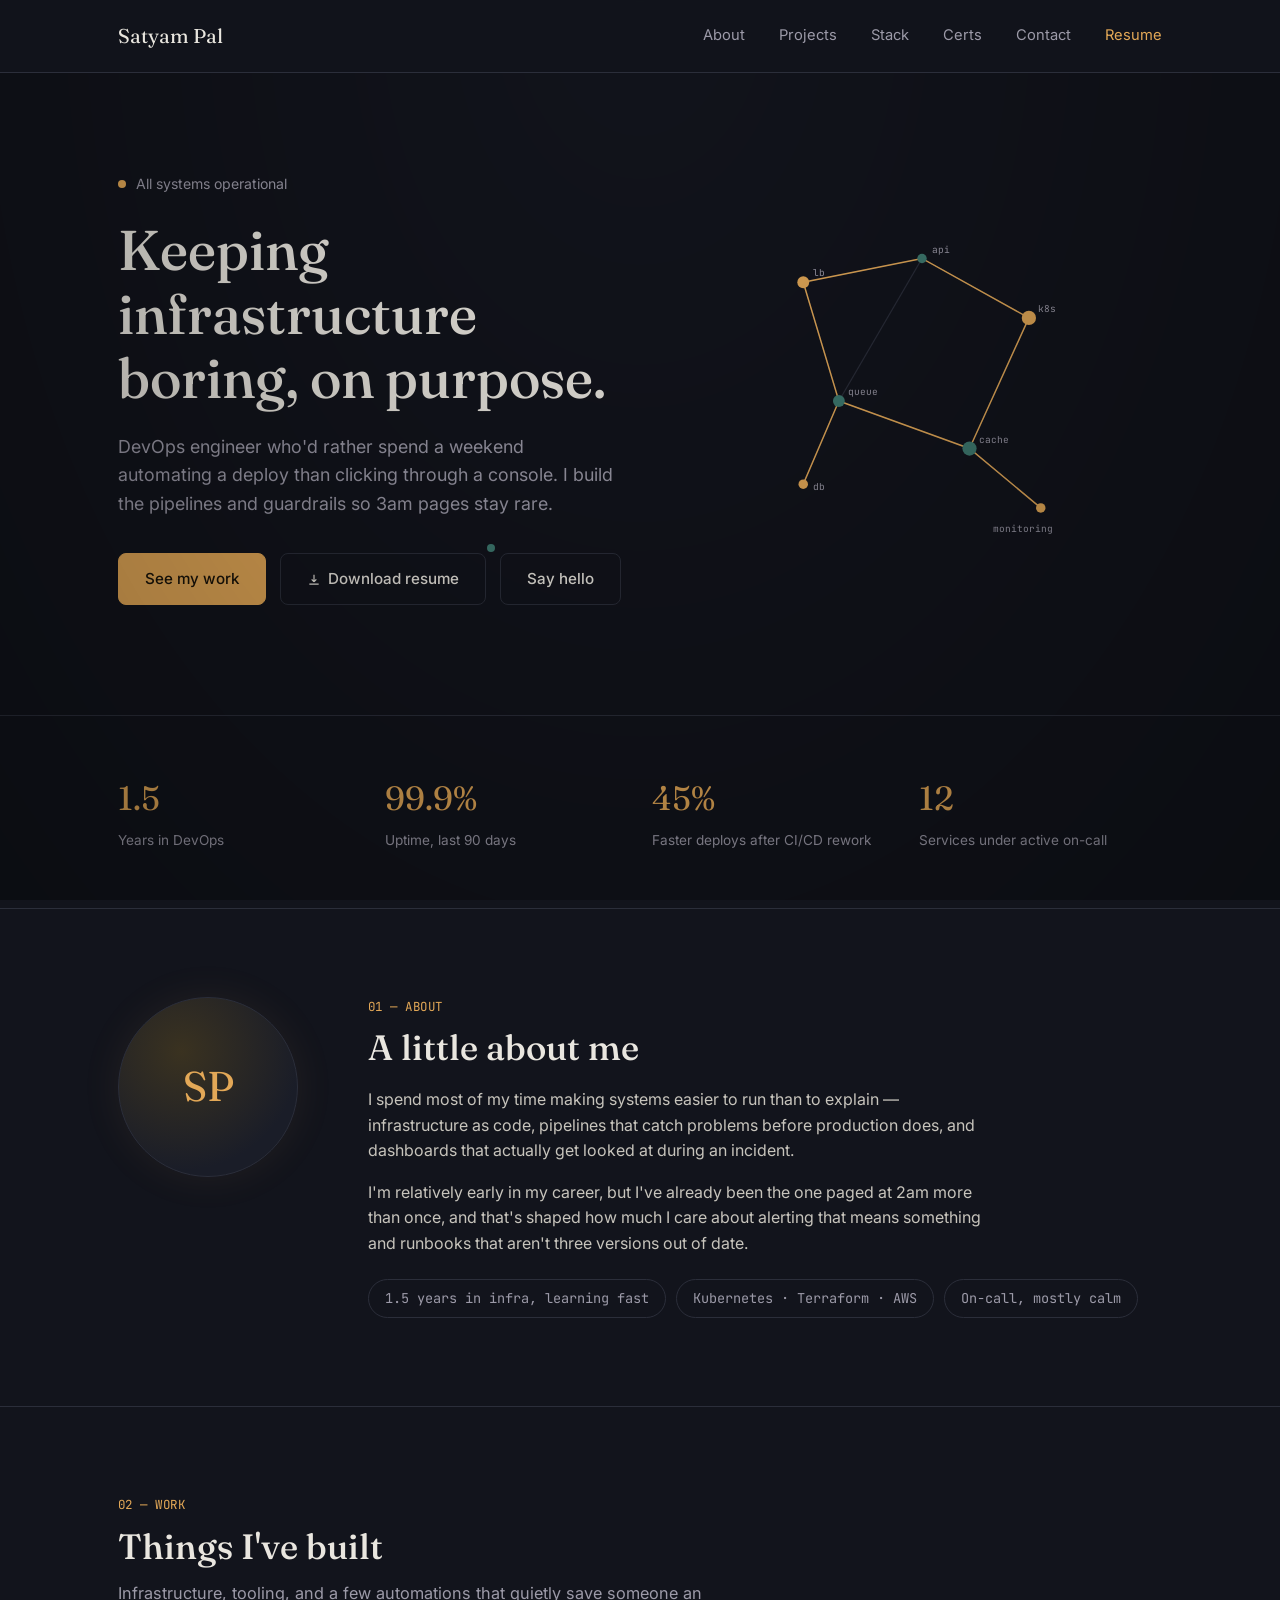
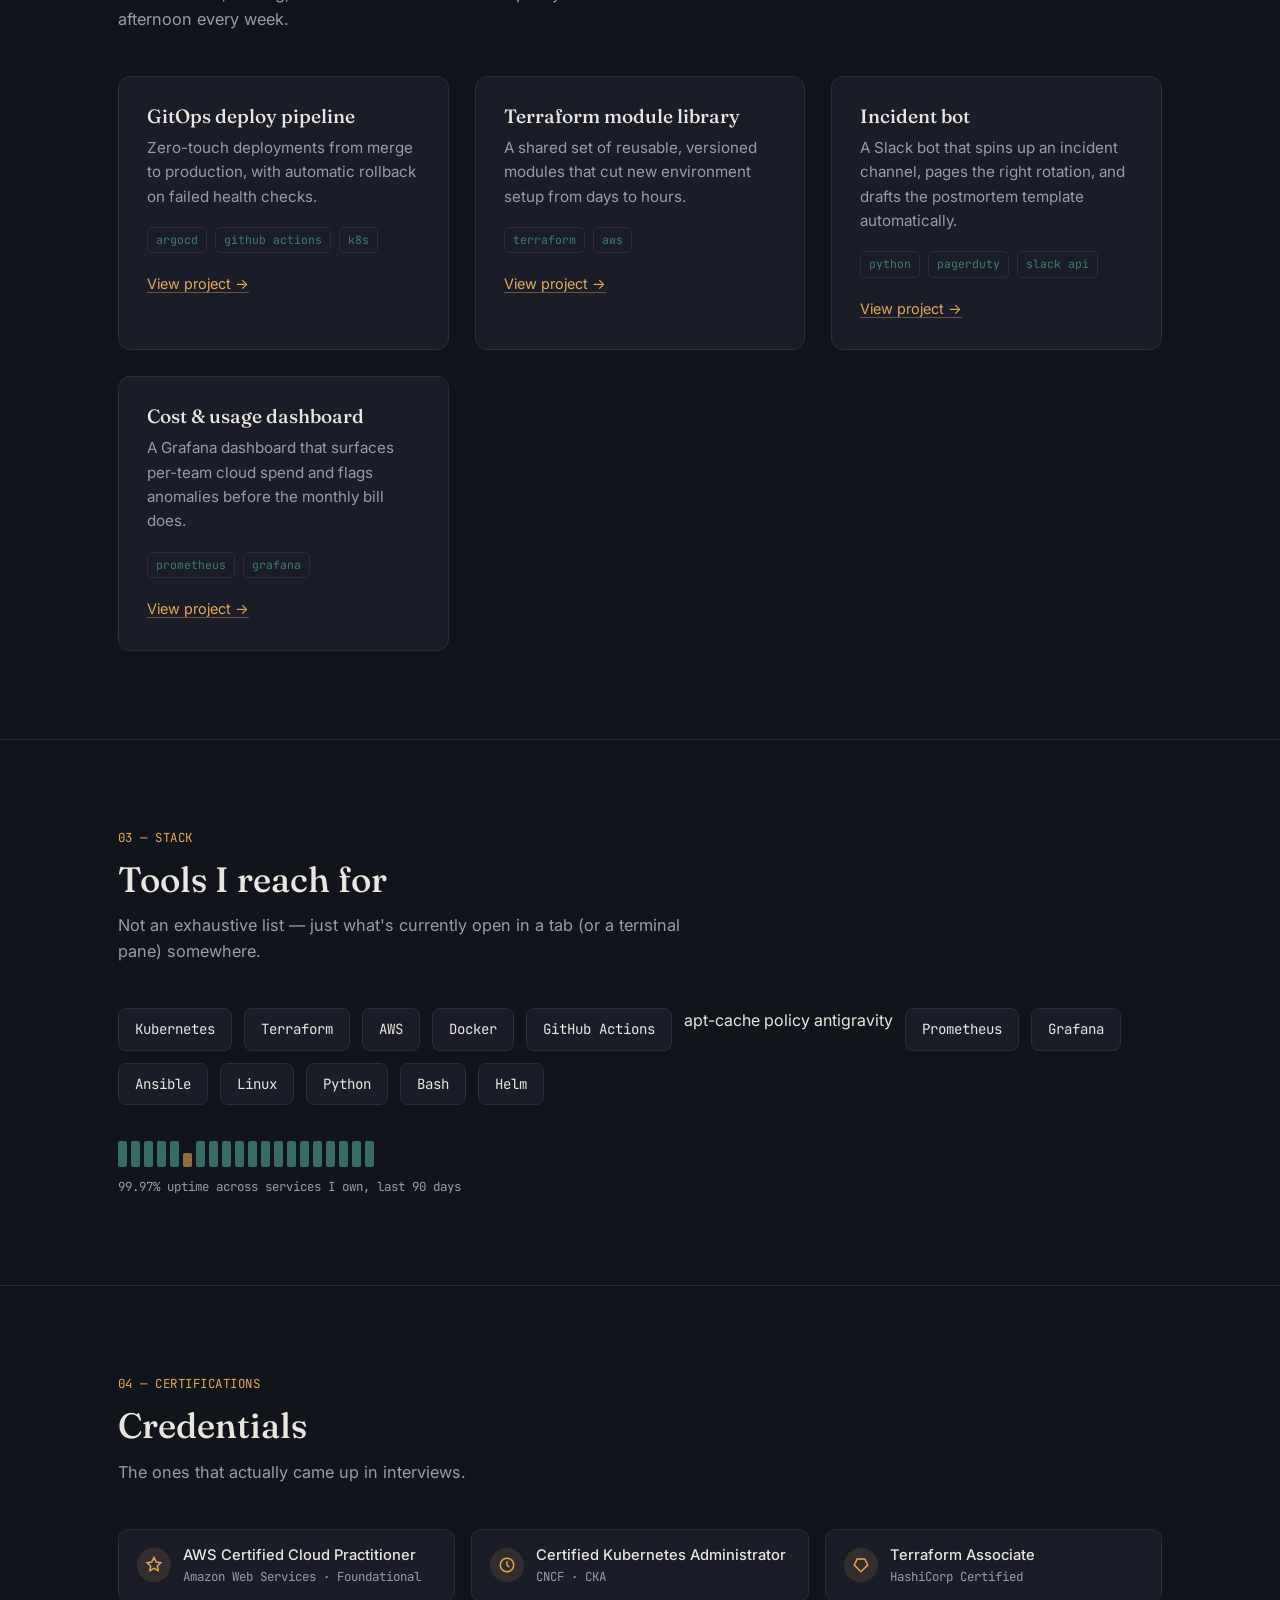
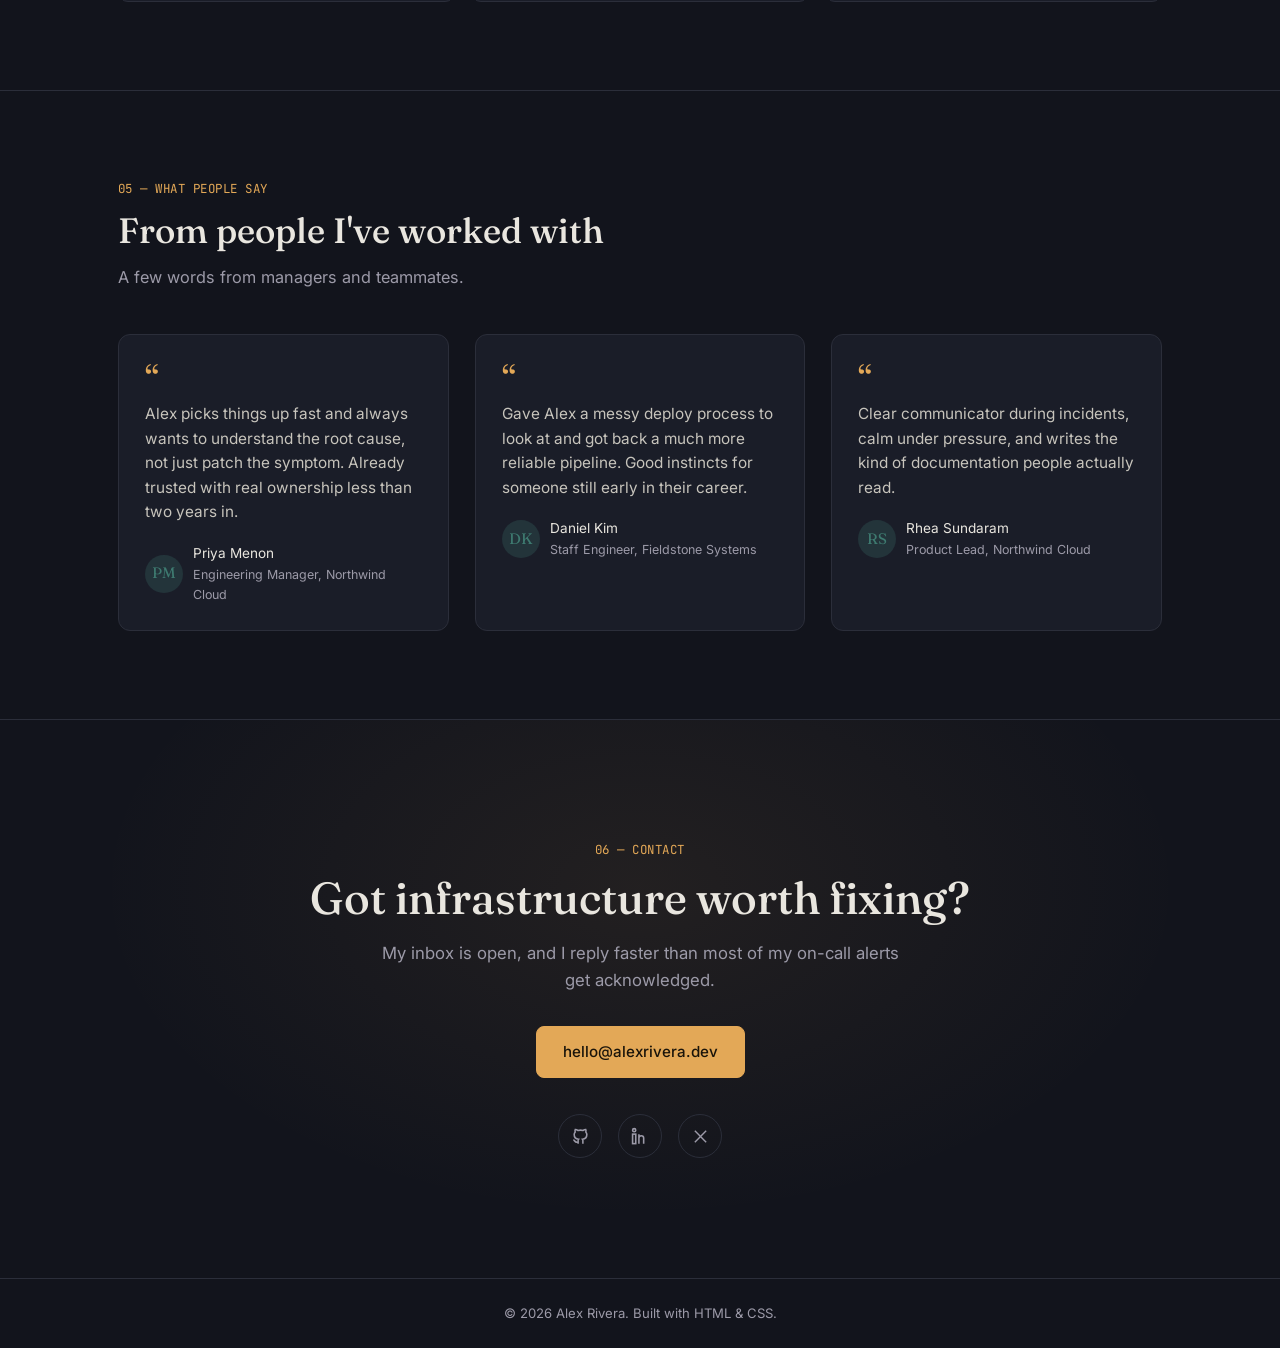
==== index.html @ 125482a0 "Rename to index.html for GitHub Pages" ====
<!DOCTYPE html>
<html lang="en">

<head>
  <meta charset="UTF-8">
  <meta name="viewport" content="width=device-width, initial-scale=1.0">
  <title>Satyam Pal — DevOps Engineer</title>
  <link rel="preconnect" href="https://fonts.googleapis.com">
  <link
    href="https://fonts.googleapis.com/css2?family=Fraunces:opsz,wght@9..144,400;9..144,500;9..144,600&family=Inter:wght@400;500;600&family=JetBrains+Mono:wght@400;500&display=swap"
    rel="stylesheet">
  <link href="style.css" rel="stylesheet">

</head>

<body>

  <header>
    <nav class="wrap">
      <div class="logo">Satyam Pal</div>
      <div class="navlinks">
        <a href="#about">About</a>
        <a href="#projects">Projects</a>

        <a href="#skills">Stack</a>
        <a href="#certs">Certs</a>
        <a href="#contact">Contact</a>
        <a href="resume.pdf" download="Alex-Rivera-Resume.pdf" style="color:var(--amber);">Resume</a>
      </div>
    </nav>
  </header>

  <main>
    <section class="hero">
      <div class="wrap hero-grid">
        <div>
          <div class="eyebrow"><span class="pulse"></span>All systems operational</div>
          <h1>Keeping infrastructure boring, on purpose.</h1>
          <p class="lede">DevOps engineer who'd rather spend a weekend automating a deploy than clicking through a
            console. I build the pipelines and guardrails so 3am pages stay rare.</p>
          <div class="hero-ctas">
            <a href="#projects" class="btn primary">See my work</a>
            <a href="resume.pdf" download="Alex-Rivera-Resume.pdf" class="btn ghost resume-btn">
              <svg width="14" height="14" viewBox="0 0 24 24" fill="none" stroke="currentColor" stroke-width="2">
                <path d="M12 3v12m0 0l-4-4m4 4l4-4M4 19h16" />
              </svg>Download resume
              <span class="nudge"></span>
            </a>
            <a href="#contact" class="btn ghost">Say hello</a>
          </div>
        </div>
        <div class="constellation-wrap">
          <svg class="constellation" viewBox="0 0 320 300" fill="none">
            <line x1="60" y1="60" x2="160" y2="40" />
            <line x1="160" y1="40" x2="250" y2="90" />
            <line x1="60" y1="60" x2="90" y2="160" />
            <line x1="90" y1="160" x2="160" y2="40" />
            <line x1="90" y1="160" x2="60" y2="230" />
            <line x1="90" y1="160" x2="200" y2="200" />
            <line x1="200" y1="200" x2="250" y2="90" />
            <line x1="200" y1="200" x2="260" y2="250" />
            <path class="draw"
              d="M60,60 L160,40 L250,90 M60,60 L90,160 L60,230 M90,160 L200,200 L260,250 M200,200 L250,90" />
            <circle cx="60" cy="60" r="5" />
            <text class="node-label" x="68" y="55">lb</text>
            <circle class="node-alt" cx="160" cy="40" r="4" />
            <text class="node-label" x="168" y="35">api</text>
            <circle cx="250" cy="90" r="6" />
            <text class="node-label" x="258" y="85">k8s</text>
            <circle class="node-alt" cx="90" cy="160" r="5" />
            <text class="node-label" x="98" y="155">queue</text>
            <circle cx="60" cy="230" r="4" />
            <text class="node-label" x="68" y="235">db</text>
            <circle class="node-alt" cx="200" cy="200" r="6" />
            <text class="node-label" x="208" y="195">cache</text>
            <circle cx="260" cy="250" r="4" />
            <text class="node-label" x="220" y="270">monitoring</text>
          </svg>
        </div>
      </div>
    </section>

    <section id="stats">
      <div class="wrap stats-grid">
        <div class="stat">
          <div class="num">1.5</div>
          <div class="label">Years in DevOps</div>
        </div>
        <div class="stat">
          <div class="num">99.9%</div>
          <div class="label">Uptime, last 90 days</div>
        </div>
        <div class="stat">
          <div class="num">45%</div>
          <div class="label">Faster deploys after CI/CD rework</div>
        </div>
        <div class="stat">
          <div class="num">12</div>
          <div class="label">Services under active on-call</div>
        </div>
      </div>
    </section>

    <section id="about">
      <div class="wrap about-grid">
        <div class="avatar">SP</div>
        <div class="about-copy">
          <span class="kicker">01 — ABOUT</span>
          <div class="section-head" style="margin-bottom:18px;">
            <h2>A little about me</h2>
          </div>
          <p>I spend most of my time making systems easier to run than to explain — infrastructure as code, pipelines
            that catch problems before production does, and dashboards that actually get looked at during an incident.
          </p>
          <p>I'm relatively early in my career, but I've already been the one paged at 2am more than once, and that's
            shaped how much I care about alerting that means something and runbooks that aren't three versions out of
            date.</p>
          <div class="fact-row">
            <div class="fact-chip">1.5 years in infra, learning fast</div>
            <div class="fact-chip">Kubernetes · Terraform · AWS</div>
            <div class="fact-chip">On-call, mostly calm</div>
          </div>
        </div>
      </div>
    </section>

    <section id="projects">
      <div class="wrap">
        <span class="kicker">02 — WORK</span>
        <div class="section-head">
          <h2>Things I've built</h2>
          <p>Infrastructure, tooling, and a few automations that quietly save someone an afternoon every week.</p>
        </div>
        <div class="project-grid">
          <div class="card">
            <h3>GitOps deploy pipeline</h3>
            <p>Zero-touch deployments from merge to production, with automatic rollback on failed health checks.</p>
            <div class="tag-row"><span class="tag">argocd</span><span class="tag">github actions</span><span
                class="tag">k8s</span></div>
            <a class="card-link" href="#">View project →</a>
          </div>
          <div class="card">
            <h3>Terraform module library</h3>
            <p>A shared set of reusable, versioned modules that cut new environment setup from days to hours.</p>
            <div class="tag-row"><span class="tag">terraform</span><span class="tag">aws</span></div>
            <a class="card-link" href="#">View project →</a>
          </div>
          <div class="card">
            <h3>Incident bot</h3>
            <p>A Slack bot that spins up an incident channel, pages the right rotation, and drafts the postmortem
              template automatically.</p>
            <div class="tag-row"><span class="tag">python</span><span class="tag">pagerduty</span><span
                class="tag">slack api</span></div>
            <a class="card-link" href="#">View project →</a>
          </div>
          <div class="card">
            <h3>Cost &amp; usage dashboard</h3>
            <p>A Grafana dashboard that surfaces per-team cloud spend and flags anomalies before the monthly bill does.
            </p>
            <div class="tag-row"><span class="tag">prometheus</span><span class="tag">grafana</span></div>
            <a class="card-link" href="#">View project →</a>
          </div>
        </div>
      </div>
    </section>

    <section id="skills">
      <div class="wrap">
        <span class="kicker">03 — STACK</span>
        <div class="section-head">
          <h2>Tools I reach for</h2>
          <p>Not an exhaustive list — just what's currently open in a tab (or a terminal pane) somewhere.</p>
        </div>
        <div class="skill-cloud">
          <span class="skill-pill">Kubernetes</span>
          <span class="skill-pill">Terraform</span>
          <span class="skill-pill">AWS</span>
          <span class="skill-pill">Docker</span>
          <span class="skill-pill">GitHub Actions</span>apt-cache policy antigravity
          <span class="skill-pill">Prometheus</span>
          <span class="skill-pill">Grafana</span>
          <span class="skill-pill">Ansible</span>
          <span class="skill-pill">Linux</span>
          <span class="skill-pill">Python</span>
          <span class="skill-pill">Bash</span>
          <span class="skill-pill">Helm</span>
        </div>
        <div class="uptime-strip" aria-hidden="true">
          <div class="bar"></div>
          <div class="bar"></div>
          <div class="bar"></div>
          <div class="bar"></div>
          <div class="bar"></div>
          <div class="bar low"></div>
          <div class="bar"></div>
          <div class="bar"></div>
          <div class="bar"></div>
          <div class="bar"></div>
          <div class="bar"></div>
          <div class="bar"></div>
          <div class="bar"></div>
          <div class="bar"></div>
          <div class="bar"></div>
          <div class="bar"></div>
          <div class="bar"></div>
          <div class="bar"></div>
          <div class="bar"></div>
          <div class="bar"></div>
        </div>
        <div class="uptime-caption">99.97% uptime across services I own, last 90 days</div>
      </div>
    </section>

    <section id="certs">
      <div class="wrap">
        <span class="kicker">04 — CERTIFICATIONS</span>
        <div class="section-head">
          <h2>Credentials</h2>
          <p>The ones that actually came up in interviews.</p>
        </div>
        <div class="cert-row">
          <div class="cert-badge">
            <div class="icon">
              <svg width="18" height="18" viewBox="0 0 24 24" fill="none" stroke="currentColor" stroke-width="2">
                <path d="M12 2l3 6 6 .9-4.5 4.3 1 6.3-5.5-3-5.5 3 1-6.3L3 8.9 9 8z" />
              </svg>
            </div>
            <div>
              <div class="name">AWS Certified Cloud Practitioner</div>
              <div class="issuer">Amazon Web Services · Foundational</div>
            </div>
          </div>
          <div class="cert-badge">
            <div class="icon">
              <svg width="18" height="18" viewBox="0 0 24 24" fill="none" stroke="currentColor" stroke-width="2">
                <circle cx="12" cy="12" r="9" />
                <path d="M12 7v5l3 3" />
              </svg>
            </div>
            <div>
              <div class="name">Certified Kubernetes Administrator</div>
              <div class="issuer">CNCF · CKA</div>
            </div>
          </div>
          <div class="cert-badge">
            <div class="icon">
              <svg width="18" height="18" viewBox="0 0 24 24" fill="none" stroke="currentColor" stroke-width="2">
                <path d="M3 12l4-8h10l4 8-9 9-9-9z" />
              </svg>
            </div>
            <div>
              <div class="name">Terraform Associate</div>
              <div class="issuer">HashiCorp Certified</div>
            </div>
          </div>
        </div>
      </div>
    </section>

    <section id="testimonials">
      <div class="wrap">
        <span class="kicker">05 — WHAT PEOPLE SAY</span>
        <div class="section-head">
          <h2>From people I've worked with</h2>
          <p>A few words from managers and teammates.</p>
        </div>
        <div class="testimonial-grid">
          <div class="testimonial">
            <span class="quote-mark">&ldquo;</span>
            <p class="quote">Alex picks things up fast and always wants to understand the root cause, not just patch the
              symptom. Already trusted with real ownership less than two years in.</p>
            <div class="attribution">
              <div class="initials">PM</div>
              <div class="who">Priya Menon<span class="role">Engineering Manager, Northwind Cloud</span></div>
            </div>
          </div>
          <div class="testimonial">
            <span class="quote-mark">&ldquo;</span>
            <p class="quote">Gave Alex a messy deploy process to look at and got back a much more reliable pipeline.
              Good instincts for someone still early in their career.</p>
            <div class="attribution">
              <div class="initials">DK</div>
              <div class="who">Daniel Kim<span class="role">Staff Engineer, Fieldstone Systems</span></div>
            </div>
          </div>
          <div class="testimonial">
            <span class="quote-mark">&ldquo;</span>
            <p class="quote">Clear communicator during incidents, calm under pressure, and writes the kind of
              documentation people actually read.</p>
            <div class="attribution">
              <div class="initials">RS</div>
              <div class="who">Rhea Sundaram<span class="role">Product Lead, Northwind Cloud</span></div>
            </div>
          </div>
        </div>
      </div>
    </section>
  </main>

  <section id="contact">
    <div class="wrap">
      <span class="kicker">06 — CONTACT</span>
      <h2>Got infrastructure worth fixing?</h2>
      <p>My inbox is open, and I reply faster than most of my on-call alerts get acknowledged.</p>
      <a class="btn primary" href="mailto:hello@alexrivera.dev">hello@alexrivera.dev</a>
      <div class="social-row">
        <a href="#" aria-label="GitHub">
          <svg width="19" height="19" viewBox="0 0 24 24" fill="none" stroke="currentColor" stroke-width="2">
            <path
              d="M9 19c-4.3 1.4-4.3-2.5-6-3m12 5v-3.5c0-1 .1-1.4-.5-2 2.8-.3 5.5-1.4 5.5-6a4.6 4.6 0 0 0-1.3-3.2 4.2 4.2 0 0 0-.1-3.2s-1.1-.3-3.5 1.3a12.3 12.3 0 0 0-6.2 0C6.5 2.8 5.4 3.1 5.4 3.1a4.2 4.2 0 0 0-.1 3.2A4.6 4.6 0 0 0 4 9.5c0 4.6 2.7 5.7 5.5 6-.6.6-.6 1.2-.5 2V21" />
          </svg>
        </a>
        <a href="#" aria-label="LinkedIn">
          <svg width="19" height="19" viewBox="0 0 24 24" fill="none" stroke="currentColor" stroke-width="2">
            <rect x="2" y="9" width="4" height="12" />
            <circle cx="4" cy="4" r="2" />
            <path d="M10 21v-7a3 3 0 0 1 6 0v7M10 9v12" />
          </svg>
        </a>
        <a href="#" aria-label="Twitter/X">
          <svg width="17" height="17" viewBox="0 0 24 24" fill="none" stroke="currentColor" stroke-width="2">
            <path d="M4 4l16 16M20 4L4 20" />
          </svg>
        </a>
      </div>
    </div>
  </section>

  <footer>© 2026 Alex Rivera. Built with HTML &amp; CSS.</footer>

</body>

</html>
---- style.css ----
:root {
        --bg: #12141C;
        --bg-panel: #1A1D28;
        --ink: #E9E6DF;
        --muted: #9C9AA8;
        --amber: #E3A857;
        --teal: #3E7A70;
        --line: #2B2E3A;
    }

    * {
        margin: 0;
        padding: 0;
        box-sizing: border-box;
    }

    html {
        scroll-behavior: smooth;
    }

    body {
        background: var(--bg);
        color: var(--ink);
        font-family: 'Inter', sans-serif;
        line-height: 1.6;
        overflow-x: hidden;
    }

    h1,
    h2,
    h3 {
        font-family: 'Fraunces', serif;
        font-weight: 500;
        line-height: 1.15;
    }

    a {
        color: inherit;
        text-decoration: none;
    }

    .wrap {
        max-width: 1100px;
        margin: 0 auto;
        padding: 0 28px;
    }

    a:focus-visible,
    button:focus-visible {
        outline: 2px solid var(--amber);
        outline-offset: 3px;
    }

    @media (prefers-reduced-motion: reduce) {
        * {
            animation: none !important;
            transition: none !important;
        }
    }

    body::before {
        content: "";
        position: fixed;
        inset: 0;
        pointer-events: none;
        z-index: 1;
        background: radial-gradient(ellipse at 50% 0%, rgba(0, 0, 0, 0) 0%, rgba(0, 0, 0, 0.35) 100%);
    }

    header {
        position: sticky;
        top: 0;
        z-index: 50;
        background: rgba(18, 20, 28, 0.9);
        backdrop-filter: blur(6px);
        border-bottom: 1px solid var(--line);
    }

    nav.wrap {
        display: flex;
        align-items: center;
        justify-content: space-between;
        padding: 20px 28px;
    }

    .logo {
        font-family: 'Fraunces', serif;
        font-size: 1.25rem;
    }

    .logo .dot {
        color: var(--amber);
    }

    .navlinks {
        display: flex;
        gap: 34px;
        font-size: 0.92rem;
        color: var(--muted);
    }

    .navlinks a {
        transition: color .2s ease;
    }

    .navlinks a:hover {
        color: var(--ink);
    }

    @media (max-width:640px) {
        .navlinks {
            gap: 18px;
            font-size: 0.82rem;
        }
    }

    .hero {
        padding: 100px 0 110px;
        position: relative;
    }

    .hero-grid {
        display: grid;
        grid-template-columns: 1.05fr 1fr;
        gap: 60px;
        align-items: center;
    }

    @media (max-width:880px) {
        .hero-grid {
            grid-template-columns: 1fr;
        }
    }

    .eyebrow {
        display: flex;
        align-items: center;
        gap: 10px;
        font-size: 0.88rem;
        color: var(--muted);
        margin-bottom: 22px;
    }

    .eyebrow .pulse {
        width: 8px;
        height: 8px;
        border-radius: 50%;
        background: var(--amber);
        box-shadow: 0 0 0 0 rgba(227, 168, 87, 0.6);
        animation: pulse 2.4s ease-out infinite;
    }

    @keyframes pulse {
        0% {
            box-shadow: 0 0 0 0 rgba(227, 168, 87, 0.5);
        }

        70% {
            box-shadow: 0 0 0 9px rgba(227, 168, 87, 0);
        }

        100% {
            box-shadow: 0 0 0 0 rgba(227, 168, 87, 0);
        }
    }

    .hero h1 {
        font-size: clamp(2.4rem, 5vw, 3.5rem);
        margin-bottom: 22px;
        max-width: 15ch;
    }

    .hero p.lede {
        font-size: 1.12rem;
        max-width: 46ch;
        color: var(--muted);
        margin-bottom: 34px;
    }

    .hero-ctas {
        display: flex;
        gap: 14px;
        flex-wrap: wrap;
    }

    .btn {
        display: inline-block;
        padding: 13px 26px;
        border-radius: 8px;
        font-weight: 500;
        font-family: 'Inter', sans-serif;
        font-size: 0.95rem;
        border: 1px solid var(--line);
        transition: border-color .2s ease, background .2s ease, box-shadow .2s ease;
    }

    .btn.primary {
        background: var(--amber);
        color: #1A140A;
        border-color: var(--amber);
    }

    .btn.primary:hover {
        box-shadow: 0 0 22px rgba(227, 168, 87, 0.35);
    }

    .btn.ghost {
        color: var(--ink);
    }

    .btn.ghost:hover {
        border-color: var(--muted);
    }

    .btn svg {
        vertical-align: -3px;
        margin-right: 7px;
    }

    .resume-btn {
        position: relative;
    }

    .resume-btn .nudge {
        position: absolute;
        top: -10px;
        right: -10px;
        width: 8px;
        height: 8px;
        border-radius: 50%;
        background: var(--teal);
    }

    .constellation-wrap {
        display: flex;
        justify-content: center;
    }

    .constellation {
        width: 100%;
        max-width: 380px;
    }

    .constellation circle {
        fill: var(--amber);
    }

    .constellation .node-alt {
        fill: var(--teal);
    }

    .constellation line {
        stroke: var(--line);
        stroke-width: 1;
    }

    .constellation .draw {
        stroke: var(--amber);
        stroke-width: 1.2;
        fill: none;
        stroke-dasharray: 600;
        stroke-dashoffset: 600;
        animation: draw 2.4s ease forwards 0.3s;
    }

    @keyframes draw {
        to {
            stroke-dashoffset: 0;
        }
    }

    .constellation .node-label {
        font-family: 'JetBrains Mono', monospace;
        font-size: 8px;
        fill: var(--muted);
    }

    section {
        padding: 88px 0;
    }

    .section-head {
        margin-bottom: 44px;
        max-width: 60ch;
    }

    .kicker {
        font-family: 'JetBrains Mono', monospace;
        font-size: 0.78rem;
        color: var(--amber);
        letter-spacing: 0.04em;
        margin-bottom: 12px;
        display: block;
    }

    .section-head h2 {
        font-size: clamp(1.7rem, 3.2vw, 2.2rem);
        margin-bottom: 12px;
    }

    .section-head p {
        color: var(--muted);
        font-size: 1.02rem;
    }

    #about {
        border-top: 1px solid var(--line);
    }

    .about-grid {
        display: grid;
        grid-template-columns: 200px 1fr;
        gap: 50px;
        align-items: start;
    }

    @media (max-width:700px) {
        .about-grid {
            grid-template-columns: 1fr;
        }
    }

    .avatar {
        width: 180px;
        height: 180px;
        border-radius: 50%;
        background: radial-gradient(circle at 35% 30%, #3a3220, var(--bg-panel) 70%);
        border: 1px solid var(--line);
        display: flex;
        align-items: center;
        justify-content: center;
        font-family: 'Fraunces', serif;
        font-size: 2.6rem;
        color: var(--amber);
        box-shadow: 0 0 40px rgba(227, 168, 87, 0.08);
    }

    .about-copy p {
        margin-bottom: 16px;
        max-width: 62ch;
        color: #C7C4BC;
    }

    .fact-row {
        display: flex;
        flex-wrap: wrap;
        gap: 10px;
        margin-top: 22px;
    }

    .fact-chip {
        border: 1px solid var(--line);
        border-radius: 999px;
        padding: 8px 16px;
        font-size: 0.85rem;
        color: var(--muted);
        font-family: 'JetBrains Mono', monospace;
    }

    #projects {
        border-top: 1px solid var(--line);
    }

    .project-grid {
        display: grid;
        grid-template-columns: repeat(auto-fit, minmax(280px, 1fr));
        gap: 26px;
    }

    .card {
        background: var(--bg-panel);
        border: 1px solid var(--line);
        border-radius: 12px;
        padding: 28px;
        transition: border-color .25s ease, box-shadow .25s ease, transform .25s ease;
    }

    .card:hover {
        border-color: rgba(227, 168, 87, 0.4);
        box-shadow: 0 0 30px rgba(227, 168, 87, 0.08);
        transform: translateY(-3px);
    }

    .card h3 {
        font-size: 1.2rem;
        margin-bottom: 9px;
        color: var(--ink);
    }

    .card p {
        color: var(--muted);
        font-size: 0.95rem;
        margin-bottom: 18px;
    }

    .tag-row {
        display: flex;
        flex-wrap: wrap;
        gap: 8px;
        margin-bottom: 18px;
    }

    .tag {
        font-family: 'JetBrains Mono', monospace;
        font-size: 0.72rem;
        color: var(--teal);
        border: 1px solid var(--line);
        border-radius: 5px;
        padding: 3px 8px;
    }

    .card a.card-link {
        font-size: 0.9rem;
        color: var(--amber);
        border-bottom: 1px solid rgba(227, 168, 87, 0.4);
    }

    #skills {
        border-top: 1px solid var(--line);
    }

    .skill-cloud {
        display: flex;
        flex-wrap: wrap;
        gap: 12px;
    }

    .skill-pill {
        font-family: 'JetBrains Mono', monospace;
        font-size: 0.88rem;
        color: var(--ink);
        border: 1px solid var(--line);
        border-radius: 8px;
        padding: 9px 16px;
        background: var(--bg-panel);
    }

    /* uptime strip */
    .uptime-strip {
        display: flex;
        gap: 4px;
        margin-top: 36px;
        flex-wrap: wrap;
    }

    .uptime-strip .bar {
        width: 9px;
        height: 26px;
        border-radius: 2px;
        background: var(--teal);
        opacity: 0.85;
    }

    .uptime-strip .bar.low {
        background: var(--amber);
        opacity: 0.6;
        height: 14px;
        align-self: flex-end;
    }

    .uptime-caption {
        font-family: 'JetBrains Mono', monospace;
        font-size: 0.78rem;
        color: var(--muted);
        margin-top: 10px;
    }

    /* STATS STRIP */
    #stats {
        border-top: 1px solid var(--line);
        padding: 56px 0;
    }

    .stats-grid {
        display: grid;
        grid-template-columns: repeat(4, 1fr);
        gap: 24px;
    }

    @media (max-width:760px) {
        .stats-grid {
            grid-template-columns: repeat(2, 1fr);
        }
    }

    .stat {
        text-align: left;
    }

    .stat .num {
        font-family: 'Fraunces', serif;
        font-size: 2.1rem;
        color: var(--amber);
    }

    .stat .label {
        font-size: 0.85rem;
        color: var(--muted);
        margin-top: 4px;
    }

    /* CERTIFICATIONS */
    #certs {
        border-top: 1px solid var(--line);
    }

    .cert-row {
        display: flex;
        flex-wrap: wrap;
        gap: 16px;
    }

    .cert-badge {
        display: flex;
        align-items: center;
        gap: 12px;
        border: 1px solid var(--line);
        border-radius: 10px;
        padding: 14px 18px;
        background: var(--bg-panel);
        min-width: 230px;
        flex: 1;
    }

    .cert-badge .icon {
        width: 34px;
        height: 34px;
        border-radius: 50%;
        background: rgba(227, 168, 87, 0.12);
        display: flex;
        align-items: center;
        justify-content: center;
        flex-shrink: 0;
        color: var(--amber);
    }

    .cert-badge .name {
        font-size: 0.92rem;
        color: var(--ink);
        font-weight: 500;
    }

    .cert-badge .issuer {
        font-size: 0.78rem;
        color: var(--muted);
        font-family: 'JetBrains Mono', monospace;
    }

    /* TESTIMONIALS */
    #testimonials {
        border-top: 1px solid var(--line);
    }

    .testimonial-grid {
        display: grid;
        grid-template-columns: repeat(auto-fit, minmax(280px, 1fr));
        gap: 26px;
    }

    .testimonial {
        background: var(--bg-panel);
        border: 1px solid var(--line);
        border-radius: 12px;
        padding: 26px;
    }

    .testimonial .quote-mark {
        font-family: 'Fraunces', serif;
        font-size: 2.2rem;
        color: var(--amber);
        line-height: 1;
        display: block;
        margin-bottom: 6px;
    }

    .testimonial p.quote {
        color: #C7C4BC;
        font-size: 0.96rem;
        margin-bottom: 18px;
    }

    .testimonial .attribution {
        display: flex;
        align-items: center;
        gap: 10px;
    }

    .testimonial .initials {
        width: 38px;
        height: 38px;
        border-radius: 50%;
        background: rgba(62, 122, 112, 0.25);
        color: var(--teal);
        display: flex;
        align-items: center;
        justify-content: center;
        font-family: 'Fraunces', serif;
        font-size: 0.95rem;
    }

    .testimonial .who {
        font-size: 0.85rem;
    }

    .testimonial .who .role {
        color: var(--muted);
        display: block;
        font-size: 0.78rem;
    }

    #contact {
        position: relative;
        text-align: center;
        padding: 120px 0;
        border-top: 1px solid var(--line);
        background: radial-gradient(ellipse at 50% 30%, rgba(227, 168, 87, 0.08), transparent 60%);
    }

    #contact h2 {
        font-size: clamp(2rem, 5vw, 2.8rem);
        margin-bottom: 16px;
    }

    #contact p {
        color: var(--muted);
        margin-bottom: 32px;
        font-size: 1.05rem;
        max-width: 48ch;
        margin-left: auto;
        margin-right: auto;
    }

    .social-row {
        display: flex;
        justify-content: center;
        gap: 16px;
        margin-top: 36px;
    }

    .social-row a {
        width: 44px;
        height: 44px;
        border-radius: 50%;
        border: 1px solid var(--line);
        display: flex;
        align-items: center;
        justify-content: center;
        color: var(--muted);
        transition: border-color .2s ease, color .2s ease;
    }

    .social-row a:hover {
        border-color: var(--amber);
        color: var(--amber);
    }

    footer {
        border-top: 1px solid var(--line);
        text-align: center;
        padding: 24px 0;
        font-size: 0.82rem;
        color: var(--muted);
    }
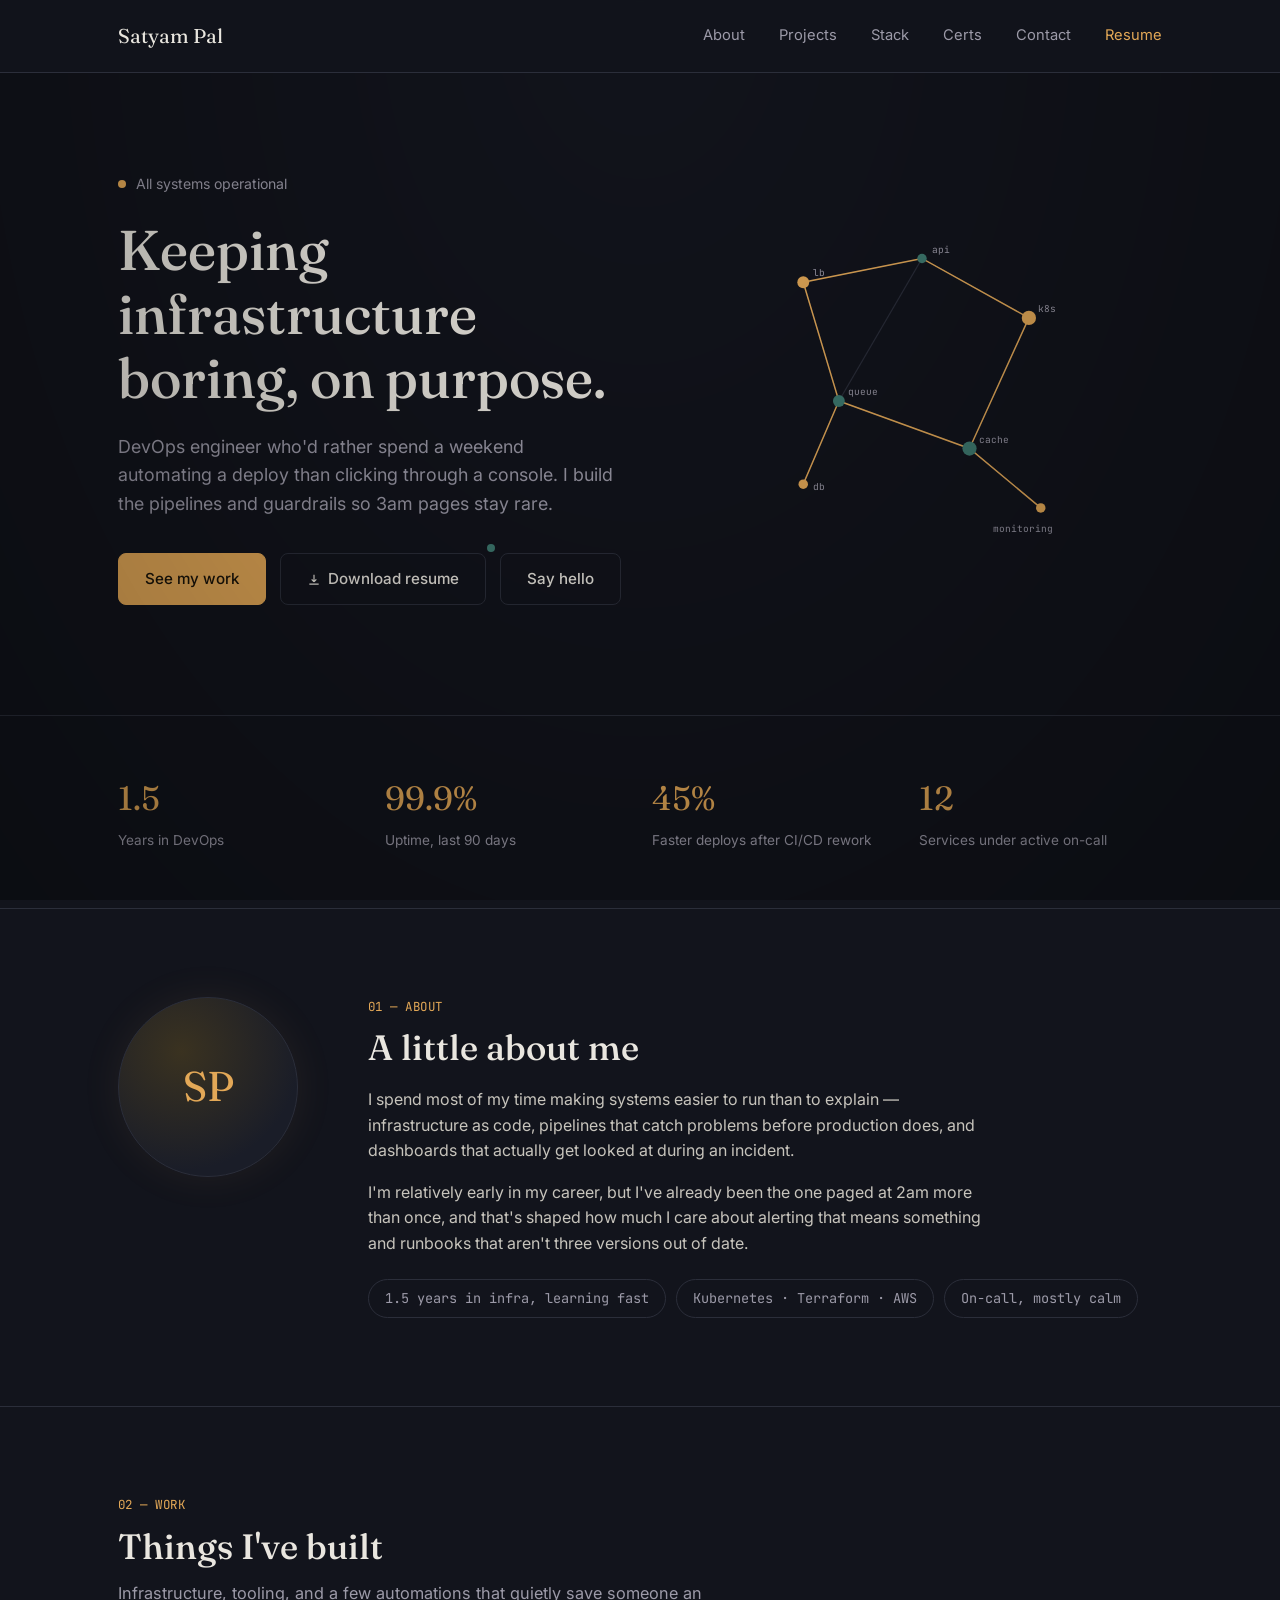
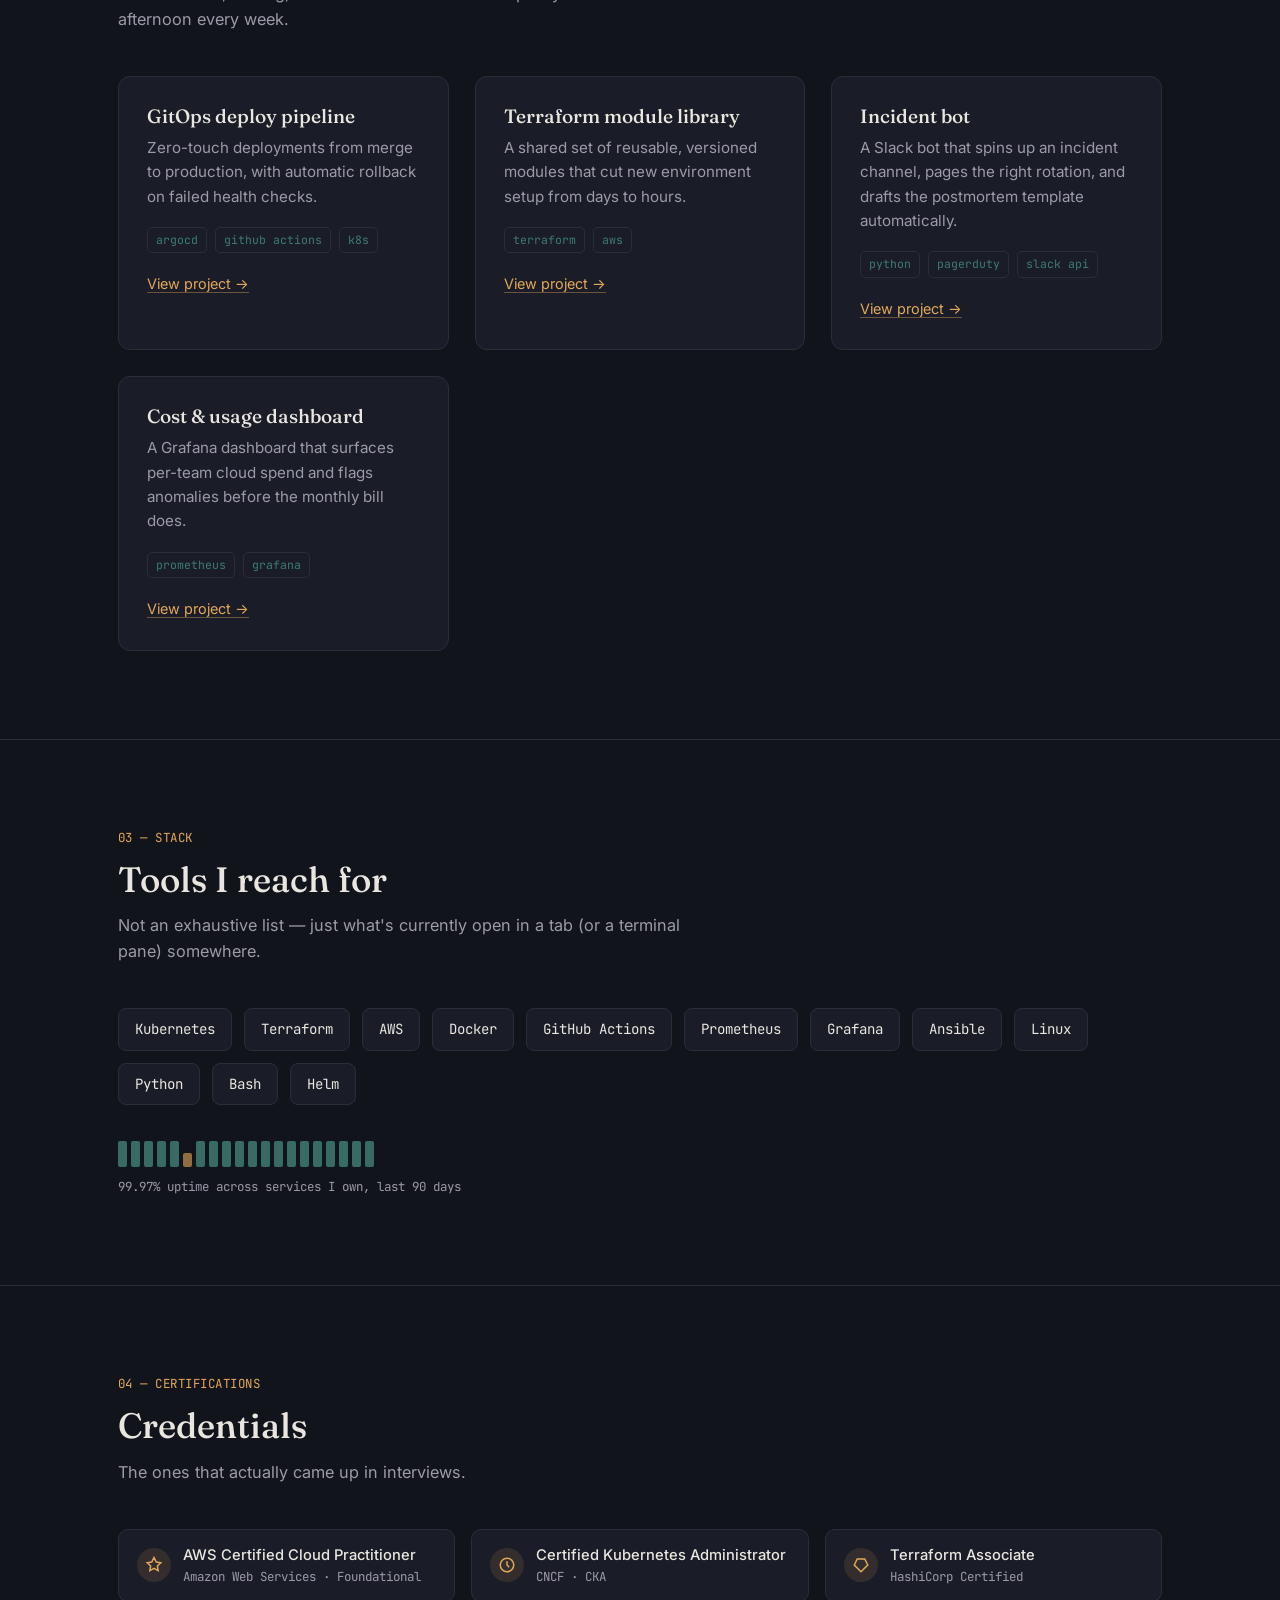
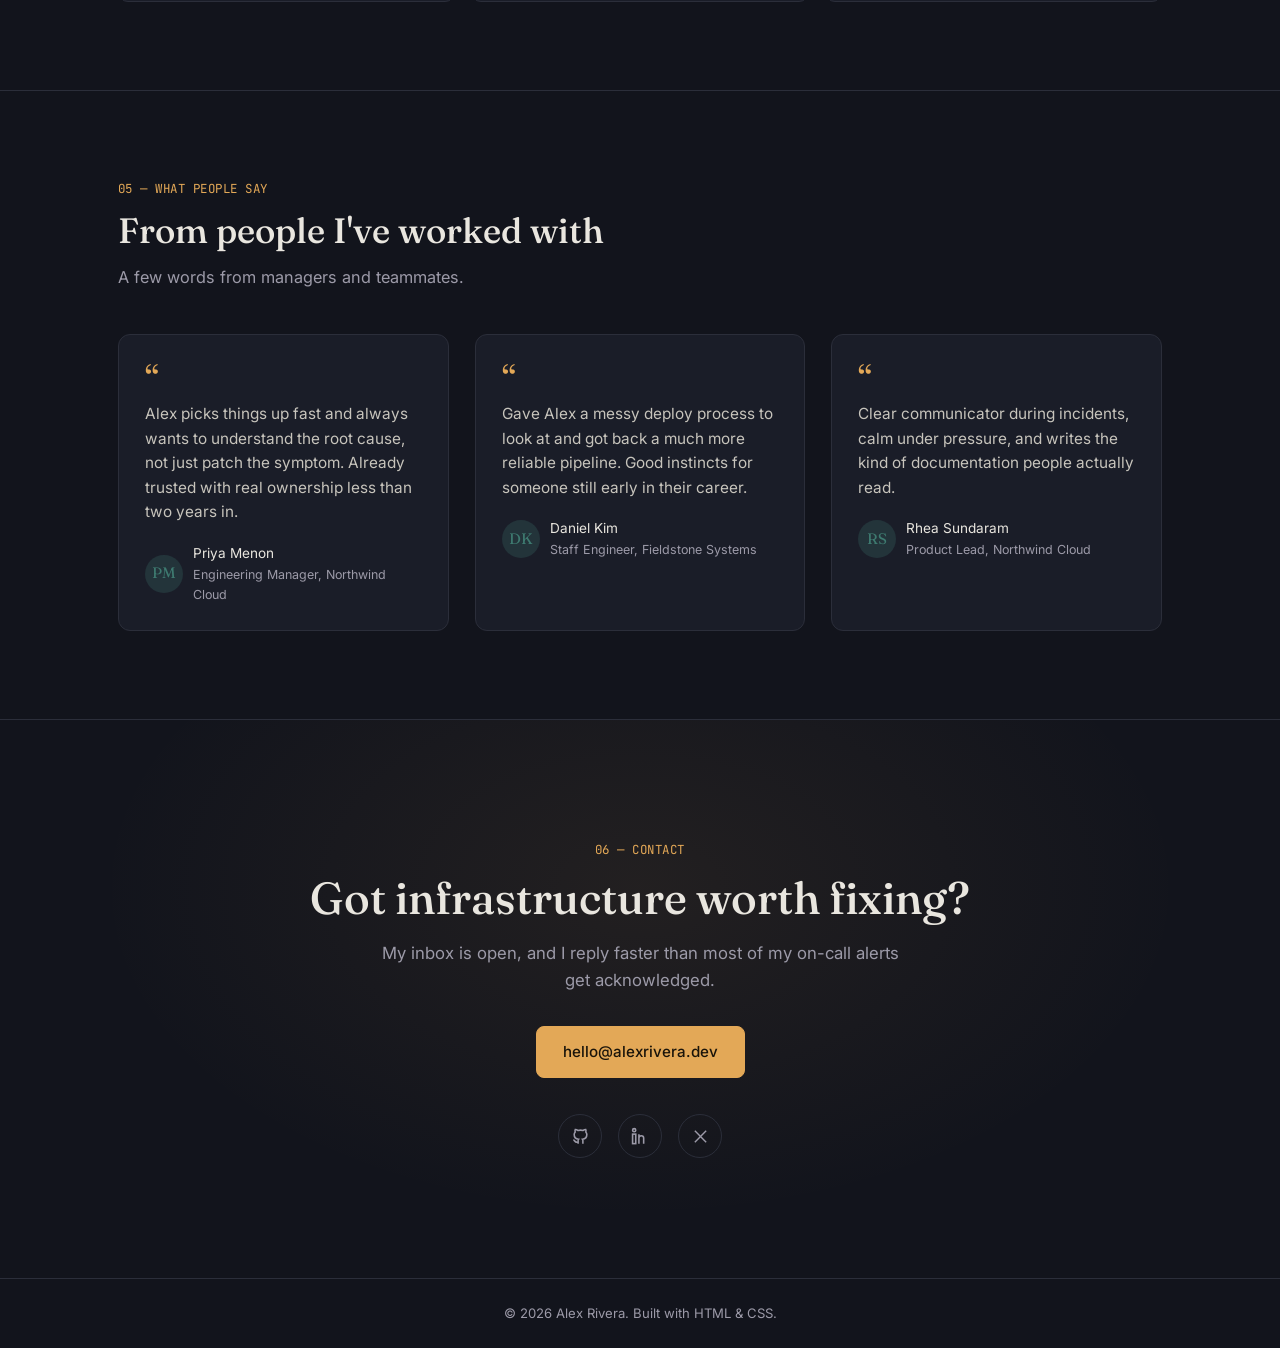
==== commit 855968f4: "tool i reach for" ====
--- a/index.html
+++ b/index.html
@@ -176,7 +176,7 @@
           <span class="skill-pill">Terraform</span>
           <span class="skill-pill">AWS</span>
           <span class="skill-pill">Docker</span>
-          <span class="skill-pill">GitHub Actions</span>apt-cache policy antigravity
+          <span class="skill-pill">GitHub Actions</span>
           <span class="skill-pill">Prometheus</span>
           <span class="skill-pill">Grafana</span>
           <span class="skill-pill">Ansible</span>
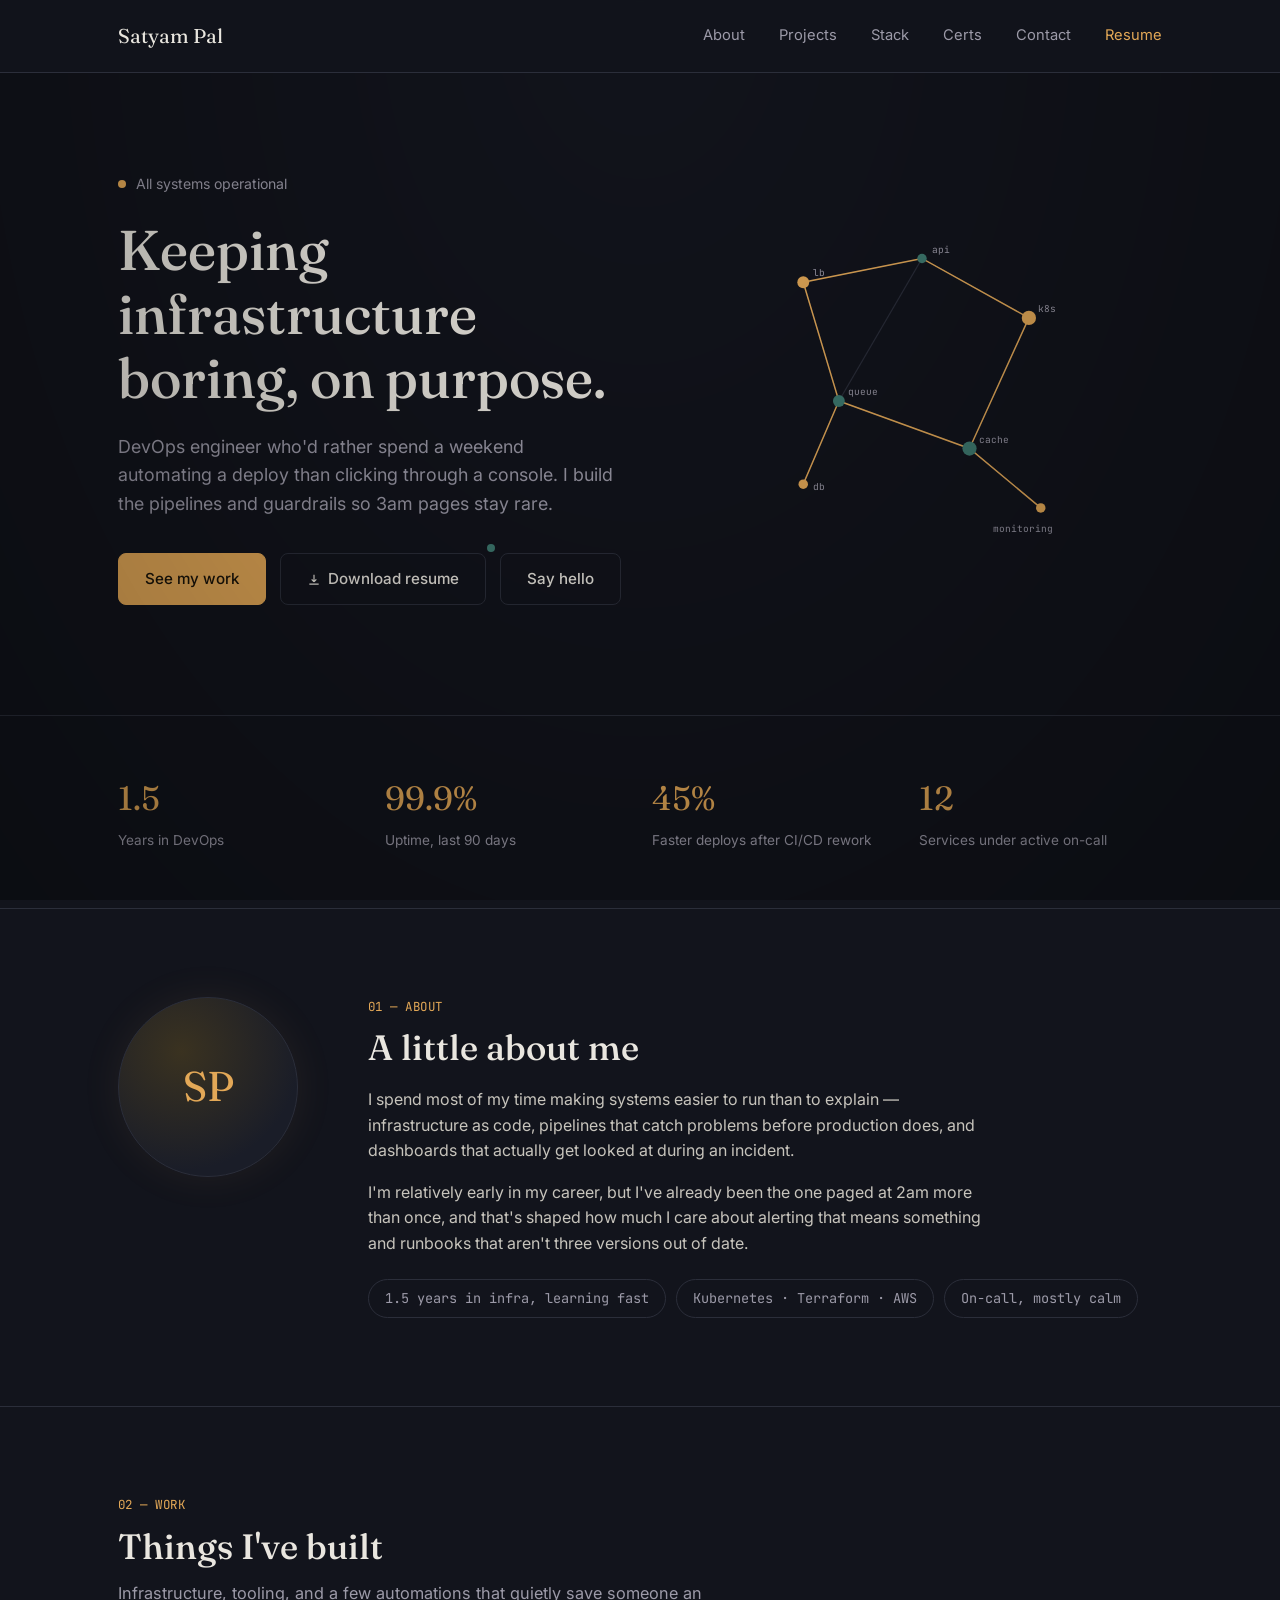
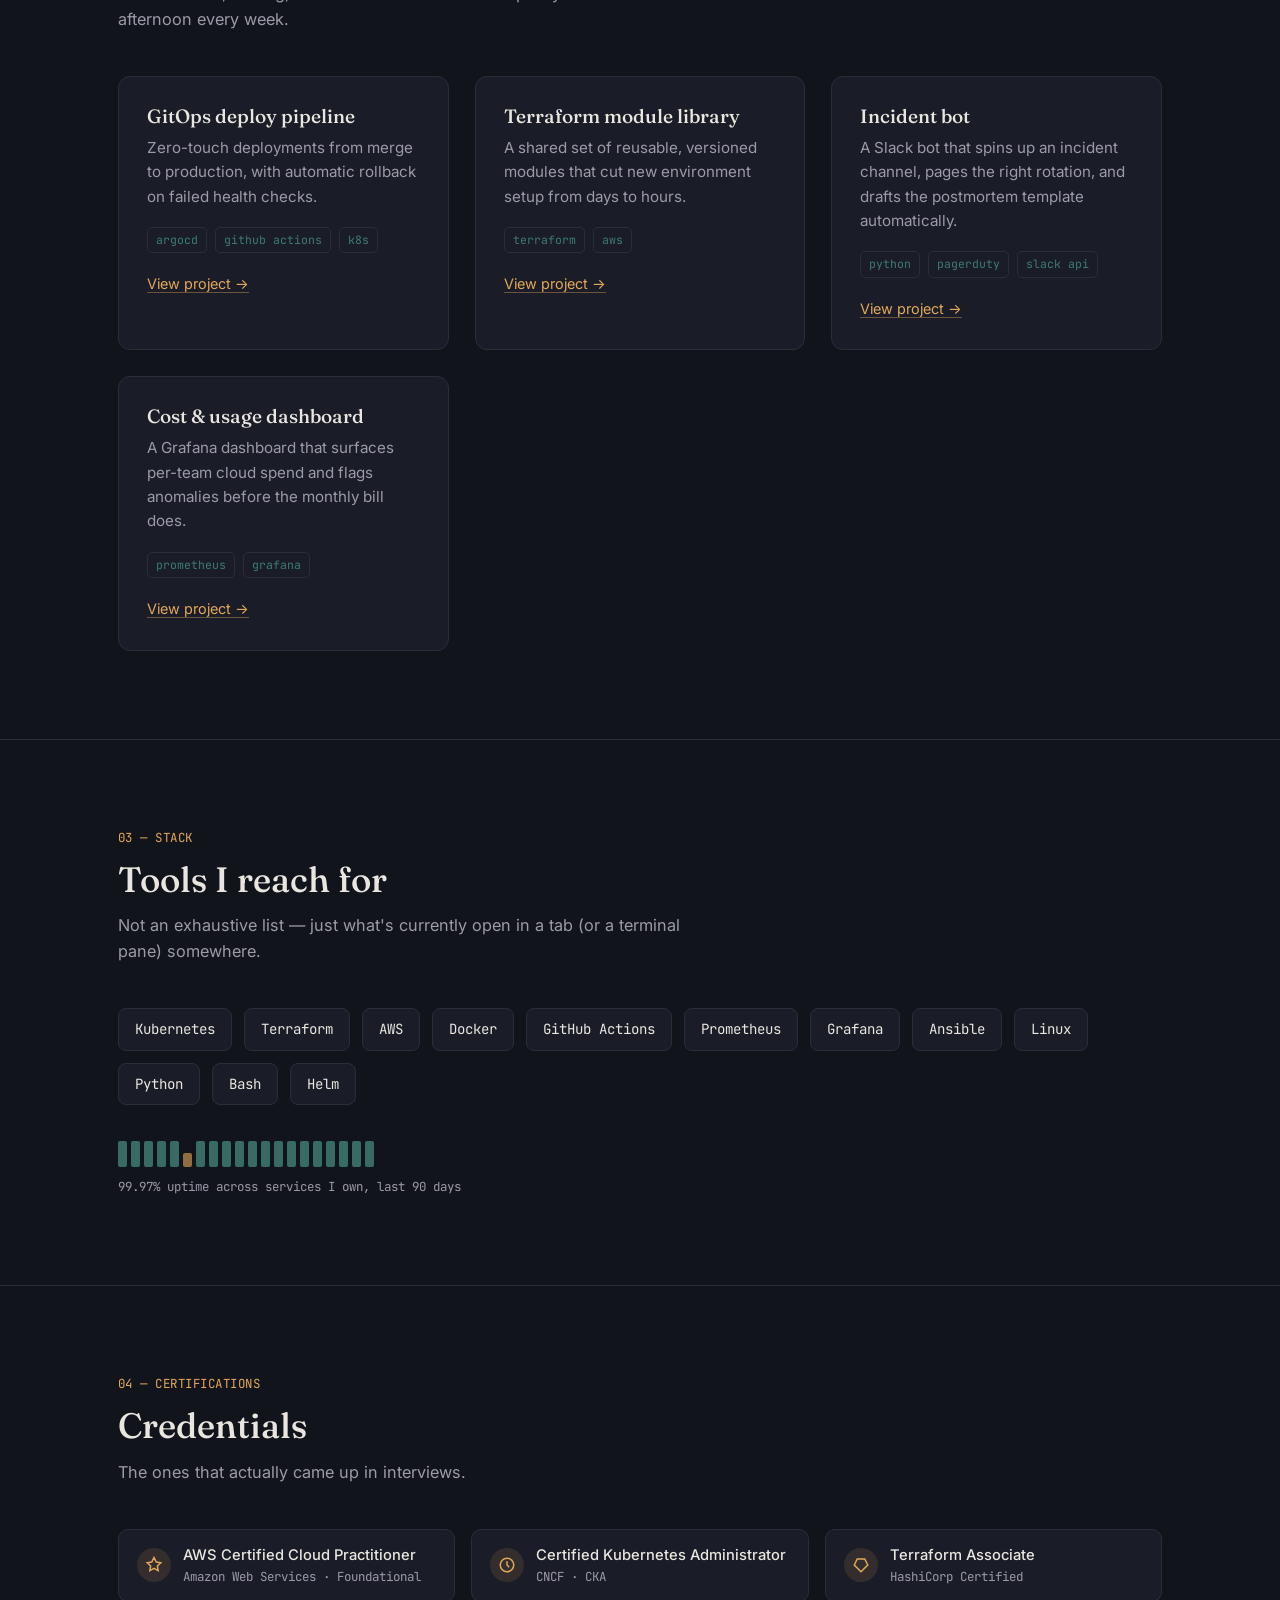
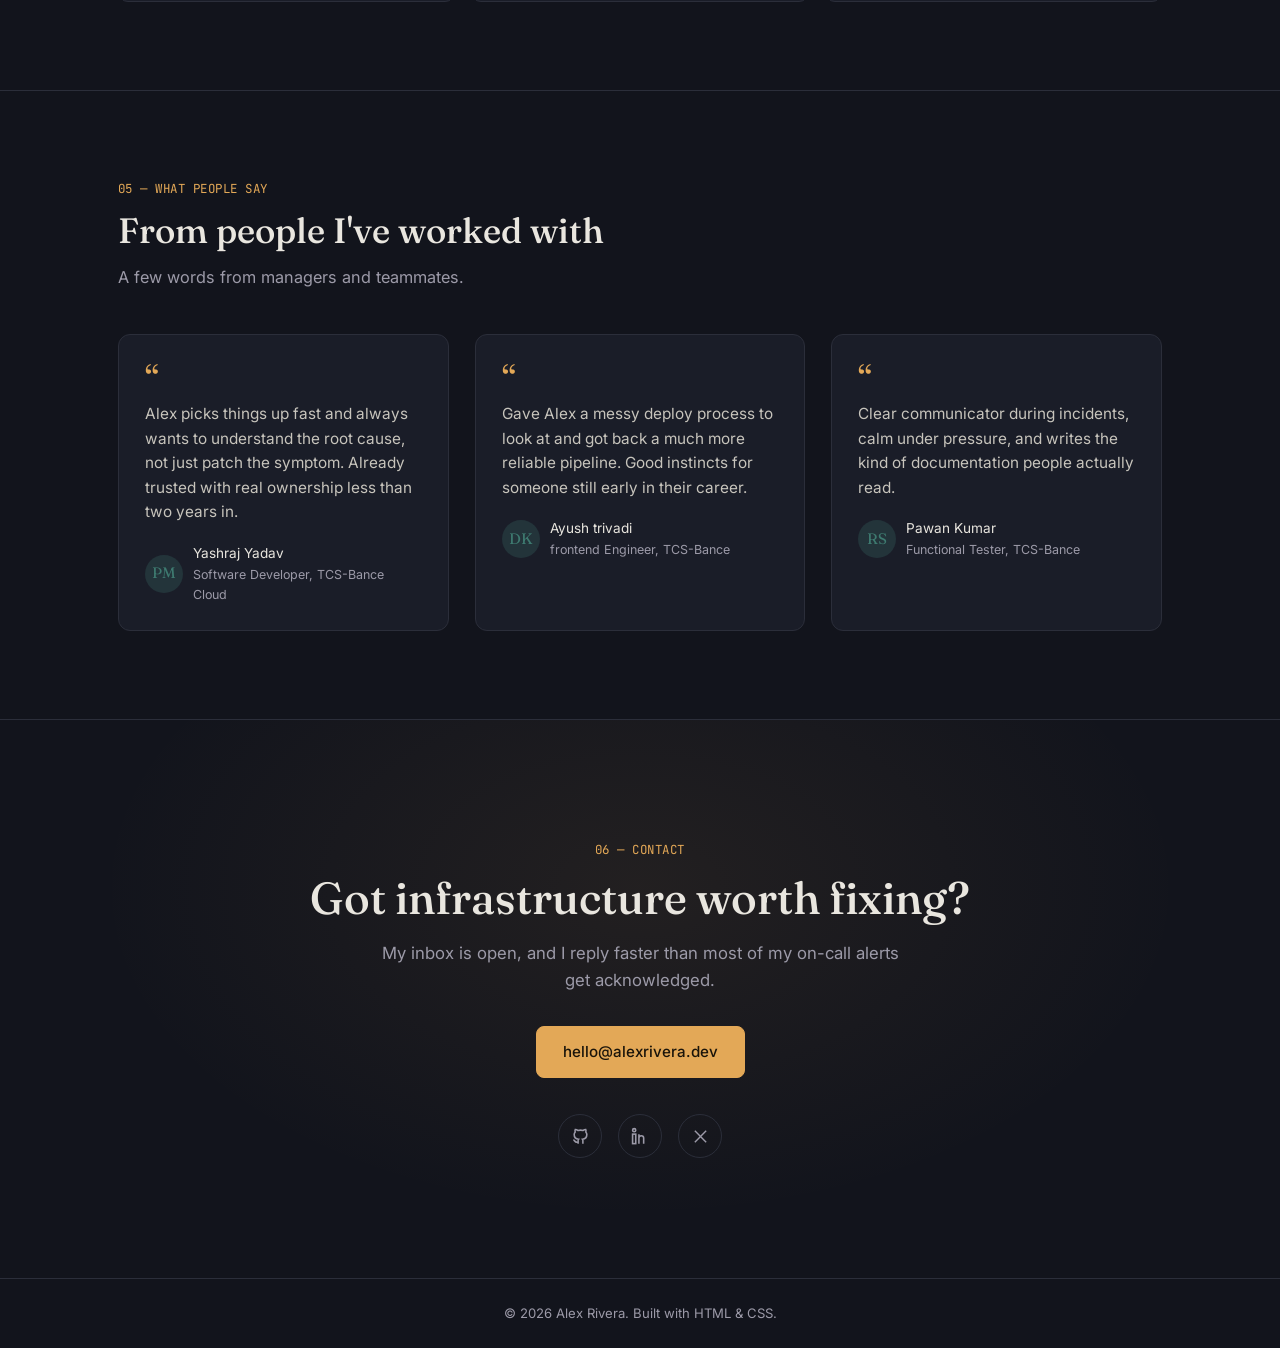
==== commit 6e48eff8: "Profile changes" ====
--- a/index.html
+++ b/index.html
@@ -271,7 +271,7 @@
               symptom. Already trusted with real ownership less than two years in.</p>
             <div class="attribution">
               <div class="initials">PM</div>
-              <div class="who">Priya Menon<span class="role">Engineering Manager, Northwind Cloud</span></div>
+              <div class="who">Yashraj Yadav<span class="role">Software Developer, TCS-Bance Cloud</span></div>
             </div>
           </div>
           <div class="testimonial">
@@ -280,7 +280,7 @@
               Good instincts for someone still early in their career.</p>
             <div class="attribution">
               <div class="initials">DK</div>
-              <div class="who">Daniel Kim<span class="role">Staff Engineer, Fieldstone Systems</span></div>
+              <div class="who">Ayush trivadi<span class="role">frontend Engineer, TCS-Bance</span></div>
             </div>
           </div>
           <div class="testimonial">
@@ -289,7 +289,7 @@
               documentation people actually read.</p>
             <div class="attribution">
               <div class="initials">RS</div>
-              <div class="who">Rhea Sundaram<span class="role">Product Lead, Northwind Cloud</span></div>
+              <div class="who">Pawan Kumar<span class="role">Functional Tester, TCS-Bance</span></div>
             </div>
           </div>
         </div>
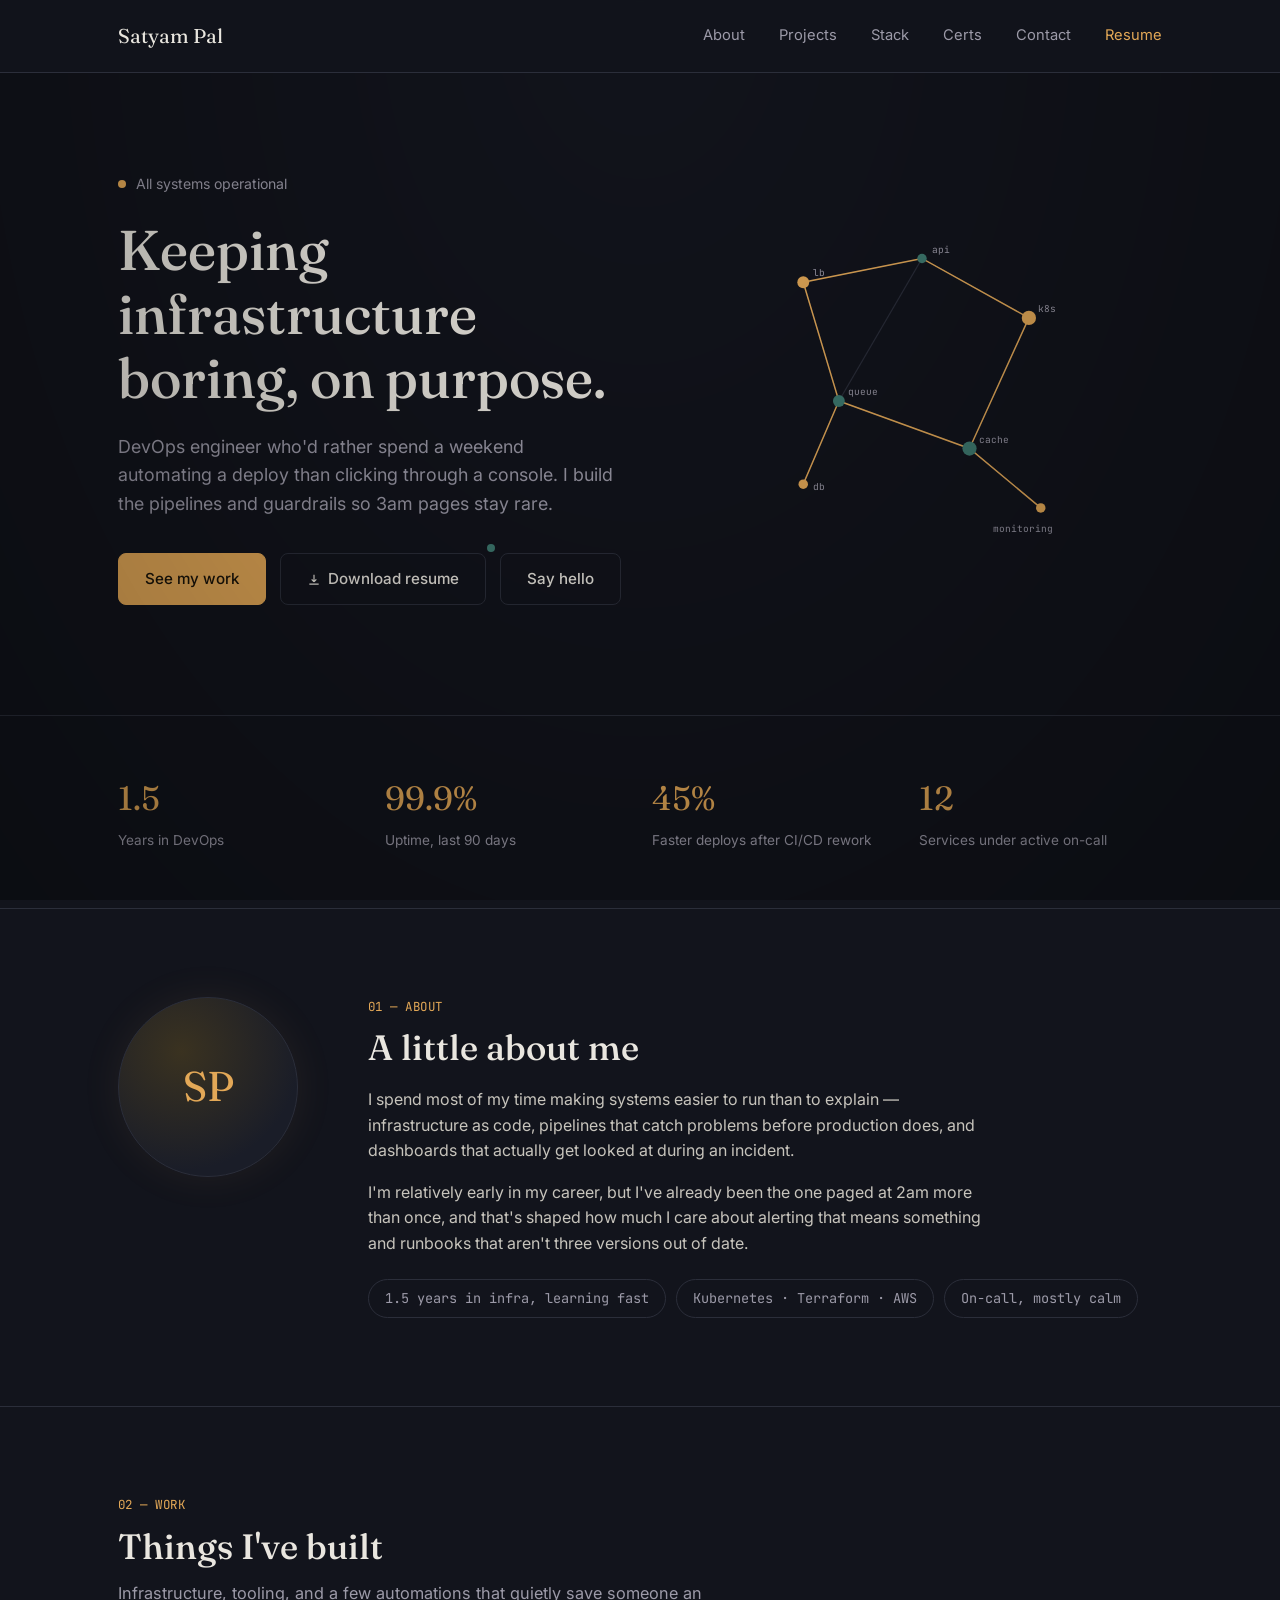
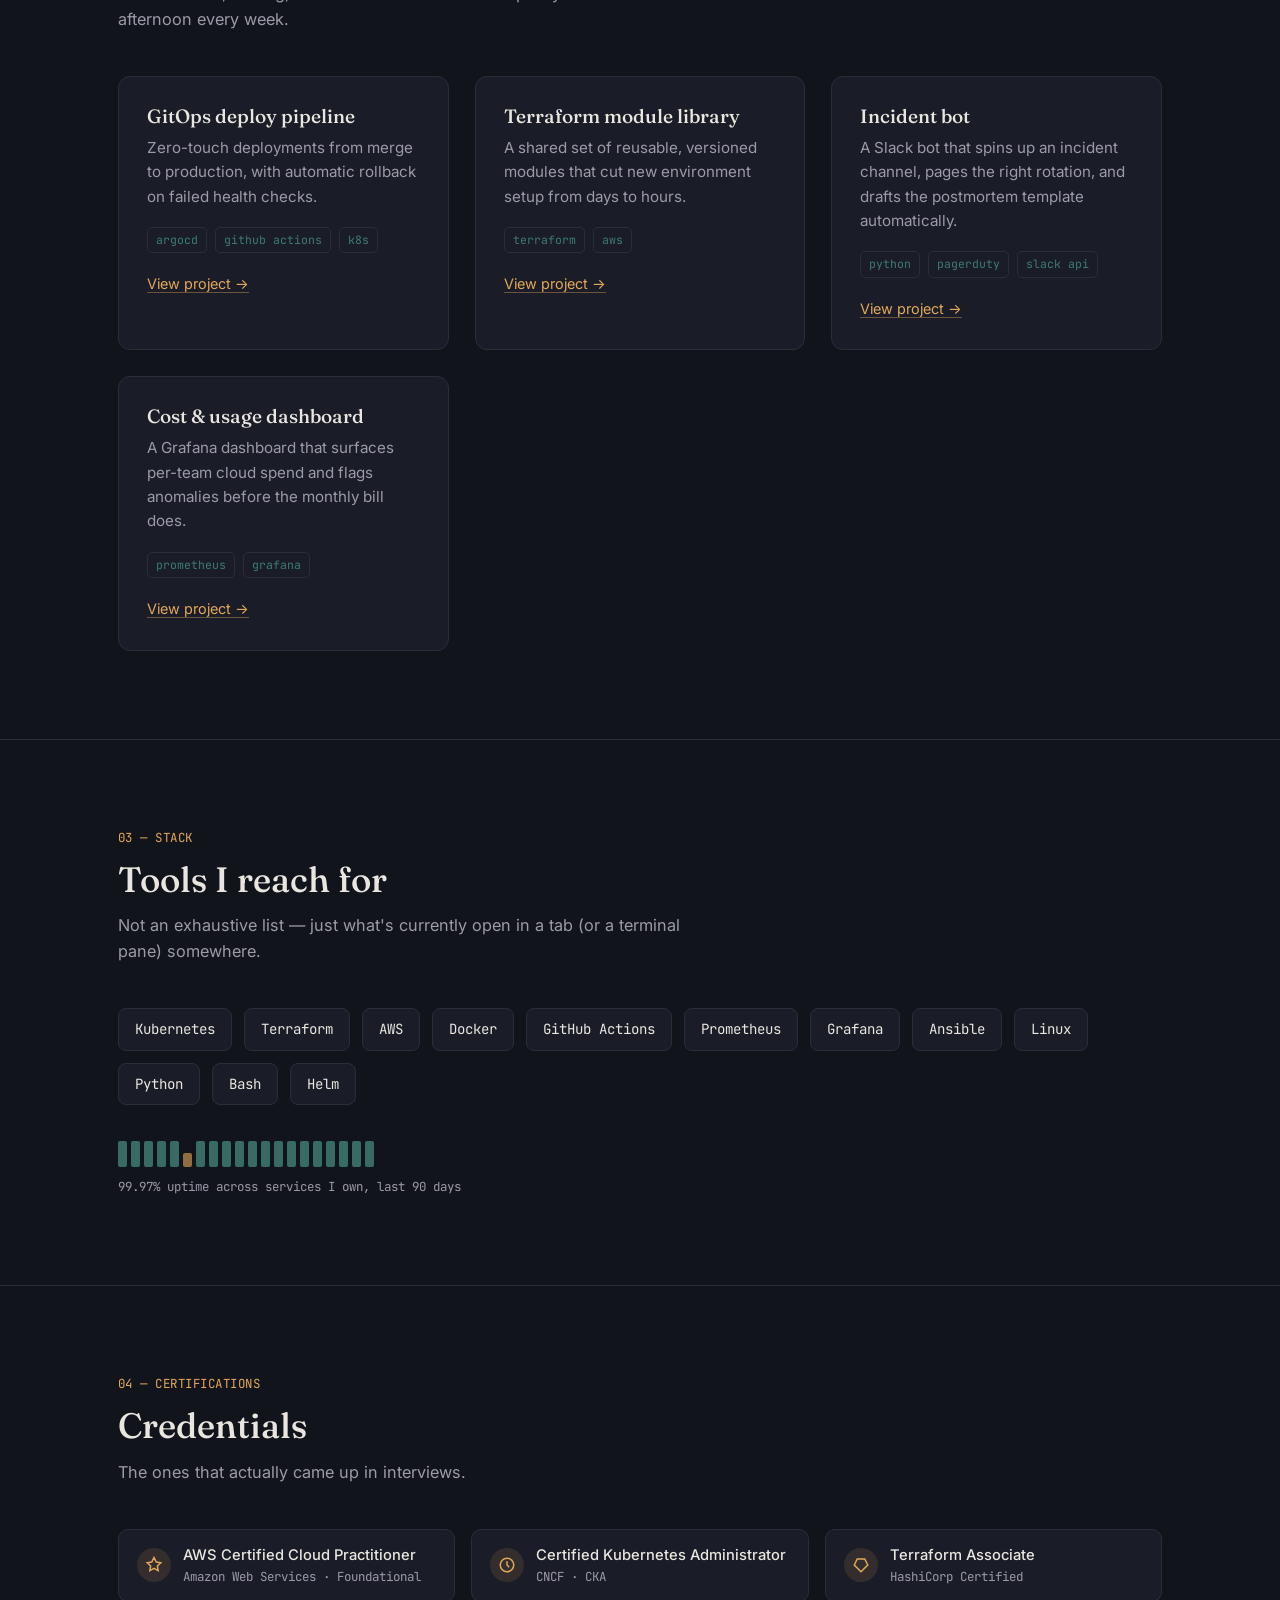
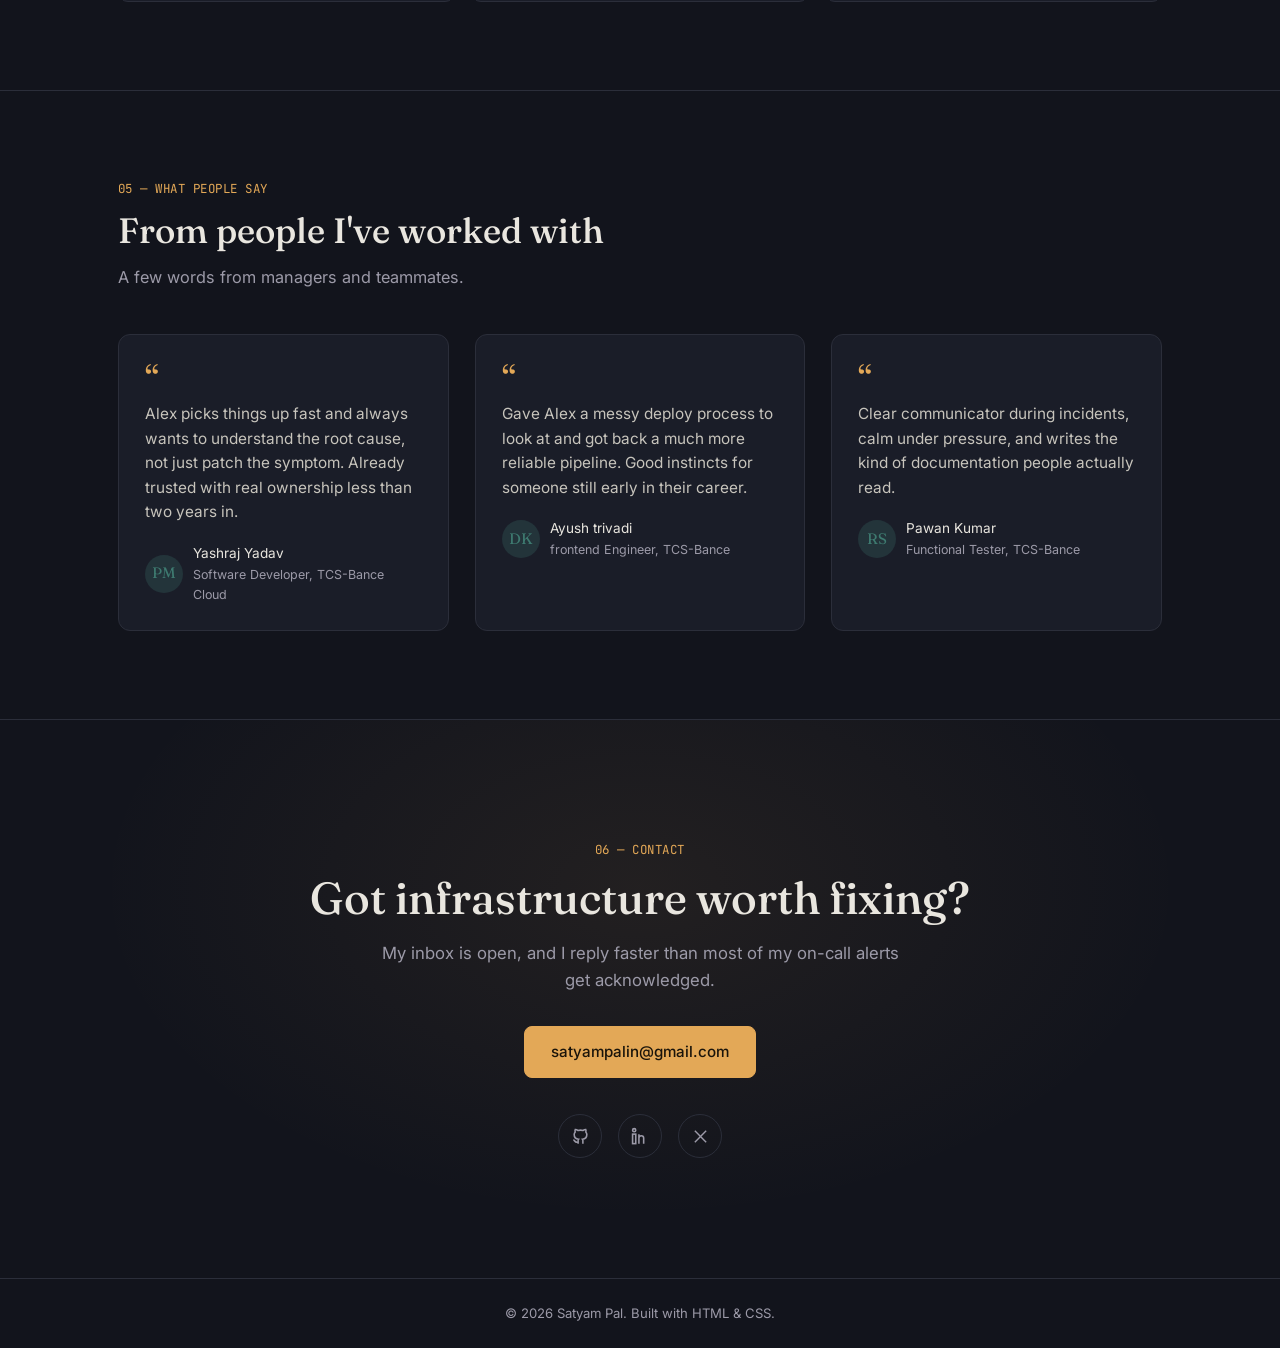
==== commit 7611ae90: "change" ====
--- a/index.html
+++ b/index.html
@@ -302,7 +302,7 @@
       <span class="kicker">06 — CONTACT</span>
       <h2>Got infrastructure worth fixing?</h2>
       <p>My inbox is open, and I reply faster than most of my on-call alerts get acknowledged.</p>
-      <a class="btn primary" href="mailto:hello@alexrivera.dev">hello@alexrivera.dev</a>
+      <a class="btn primary" href="mailto:satyampalin@gmail.com">satyampalin@gmail.com</a>
       <div class="social-row">
         <a href="#" aria-label="GitHub">
           <svg width="19" height="19" viewBox="0 0 24 24" fill="none" stroke="currentColor" stroke-width="2">
@@ -326,7 +326,7 @@
     </div>
   </section>
 
-  <footer>© 2026 Alex Rivera. Built with HTML &amp; CSS.</footer>
+  <footer>© 2026 Satyam Pal. Built with HTML &amp; CSS.</footer>
 
 </body>
 
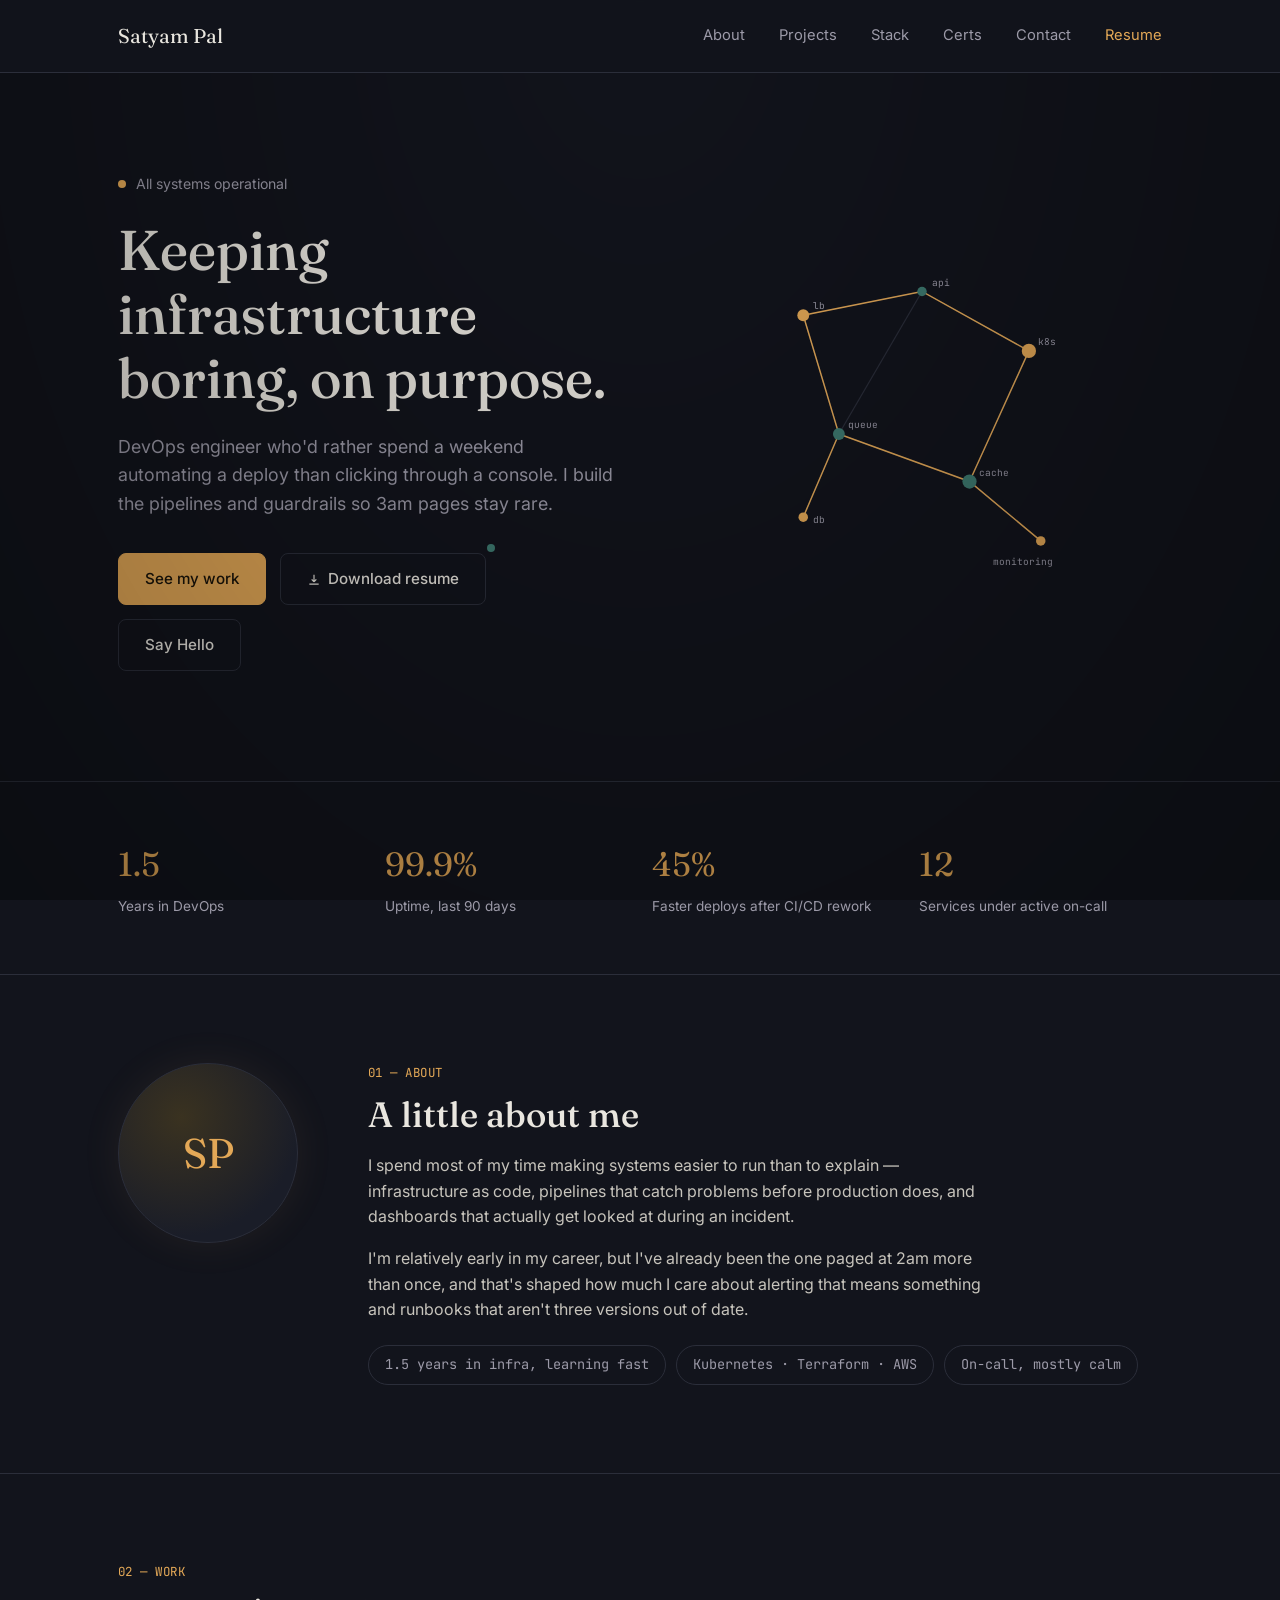
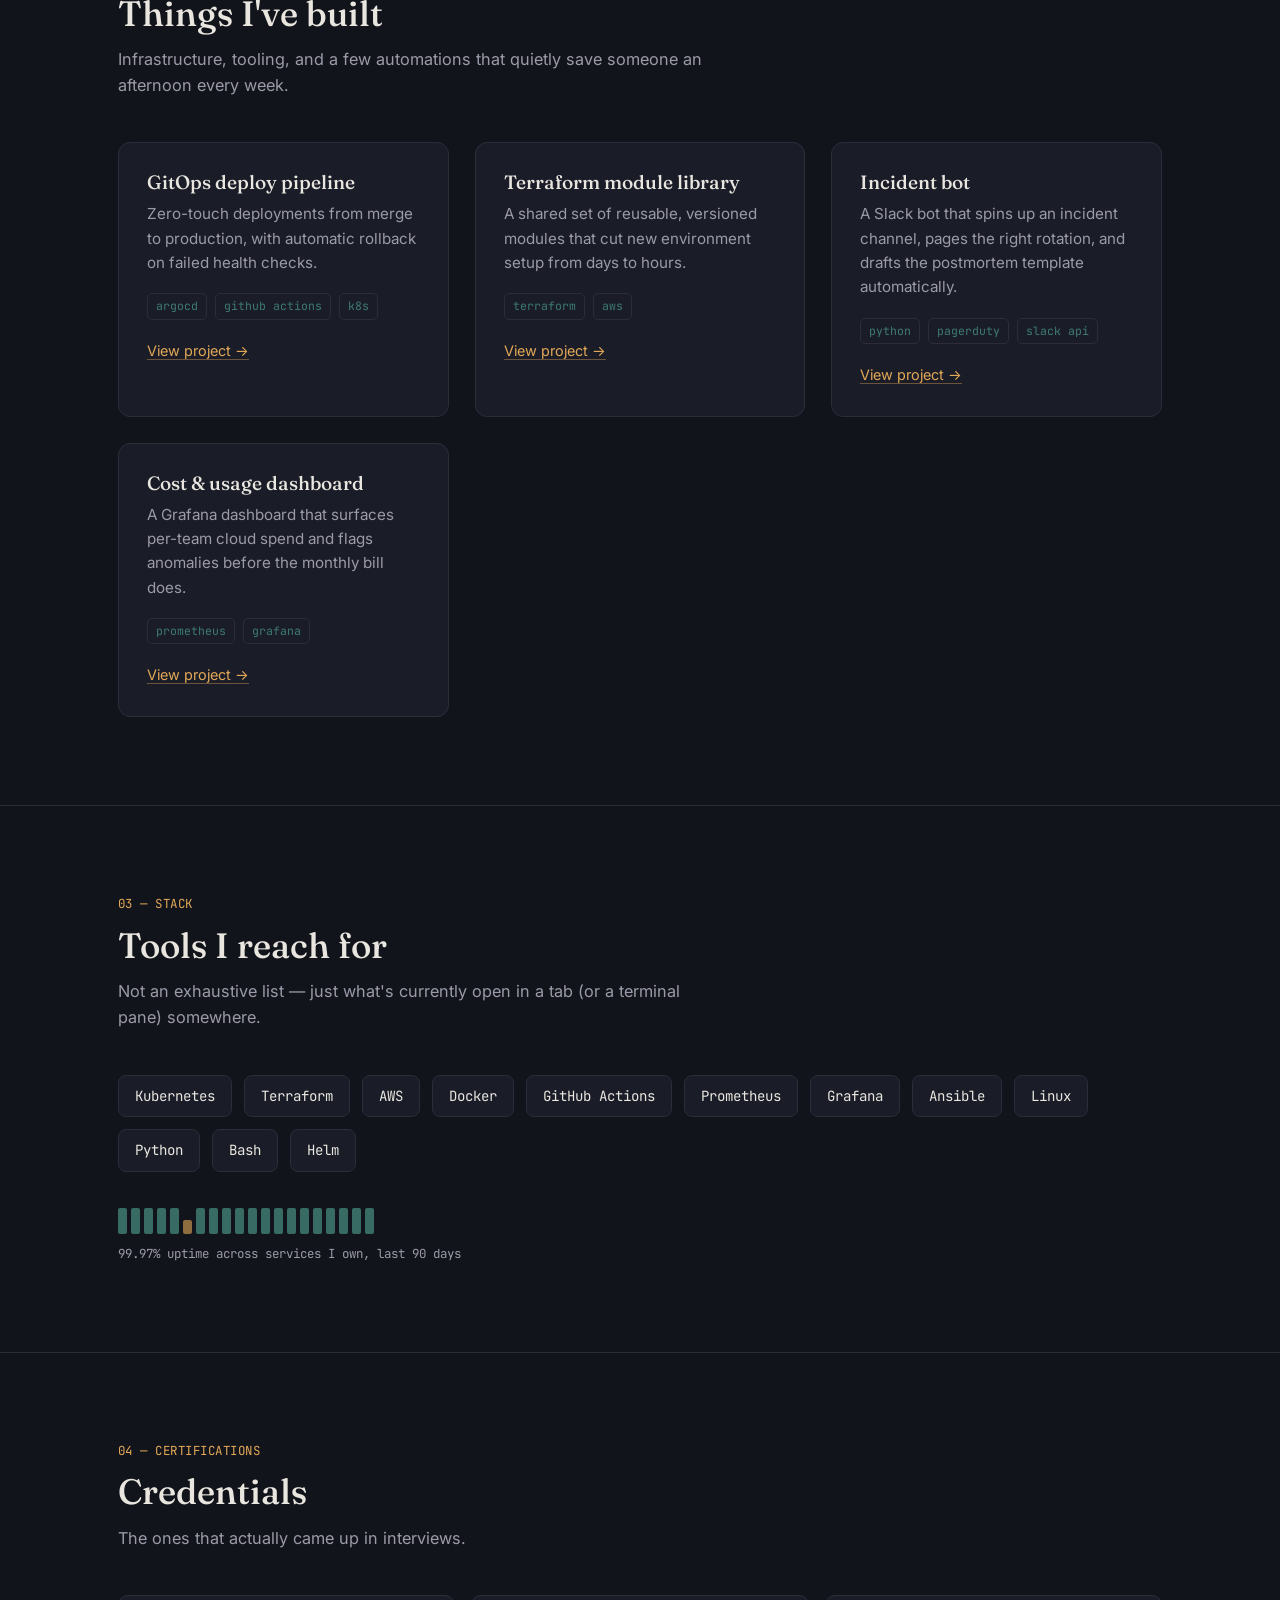
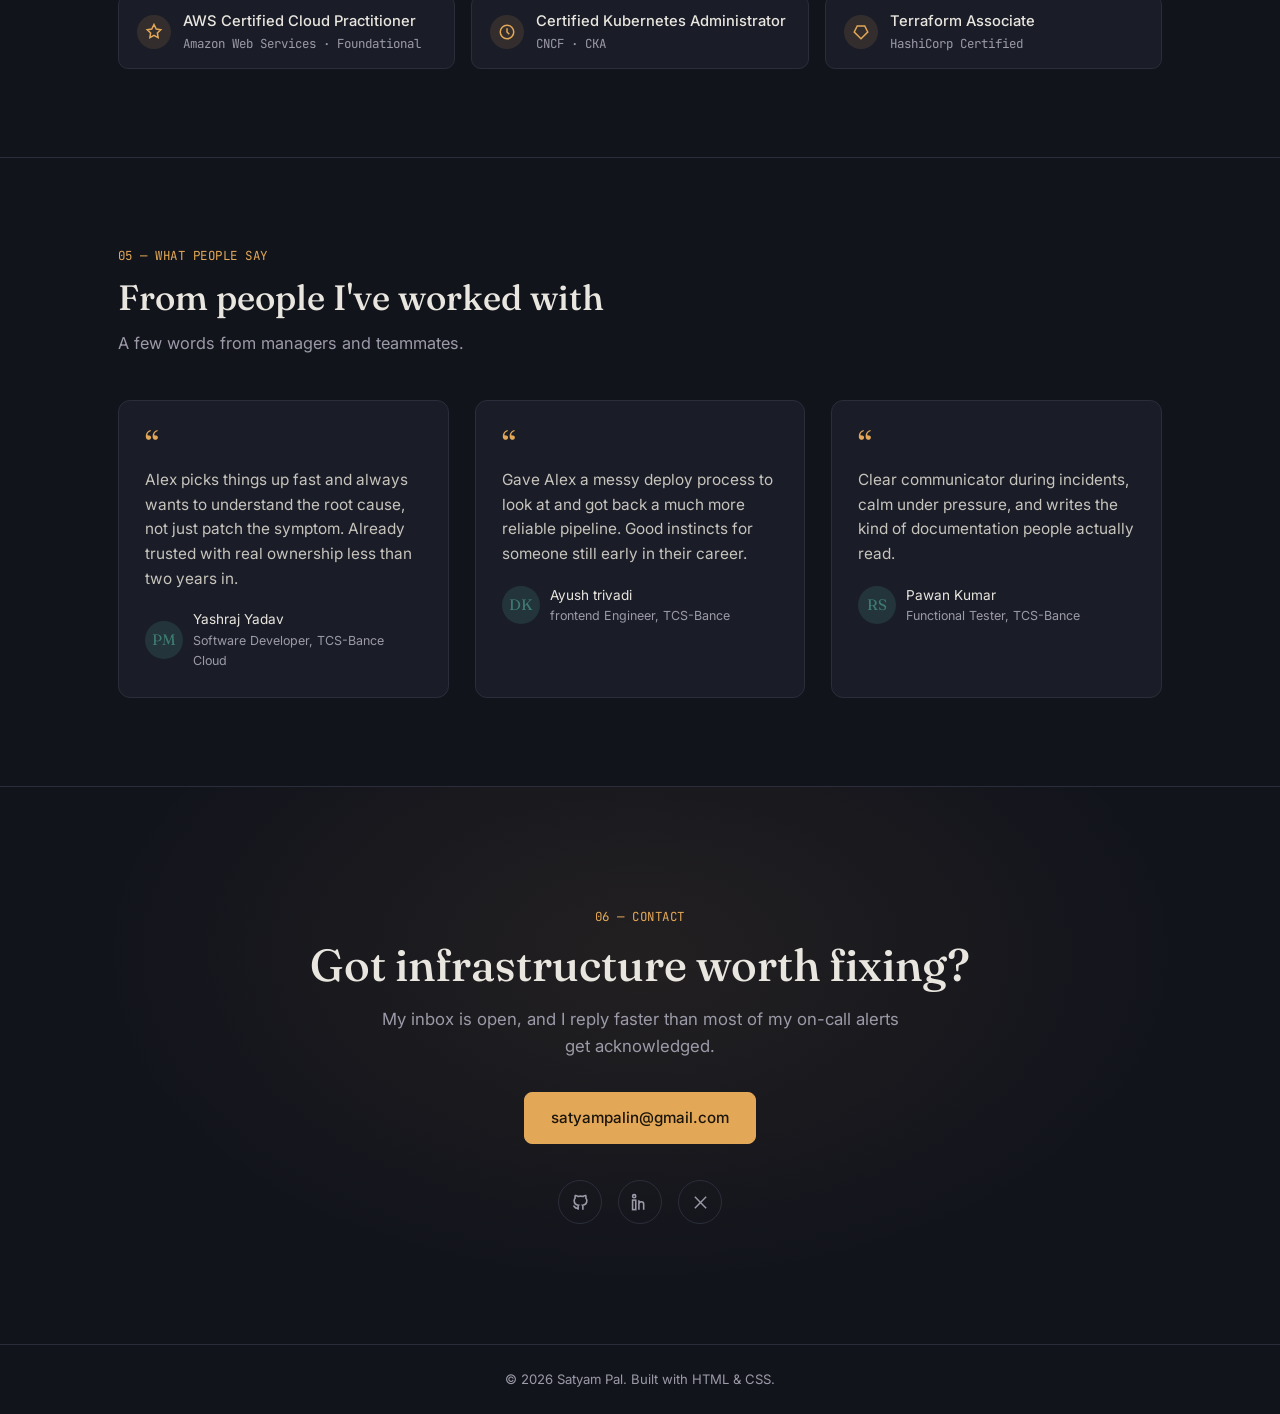
==== commit 357e5d4a: "Test auto-deploy" ====
--- a/index.html
+++ b/index.html
@@ -46,7 +46,7 @@
               </svg>Download resume
               <span class="nudge"></span>
             </a>
-            <a href="#contact" class="btn ghost">Say hello</a>
+            <a href="#contact" class="btn ghost">Say Hello</a>
           </div>
         </div>
         <div class="constellation-wrap">
